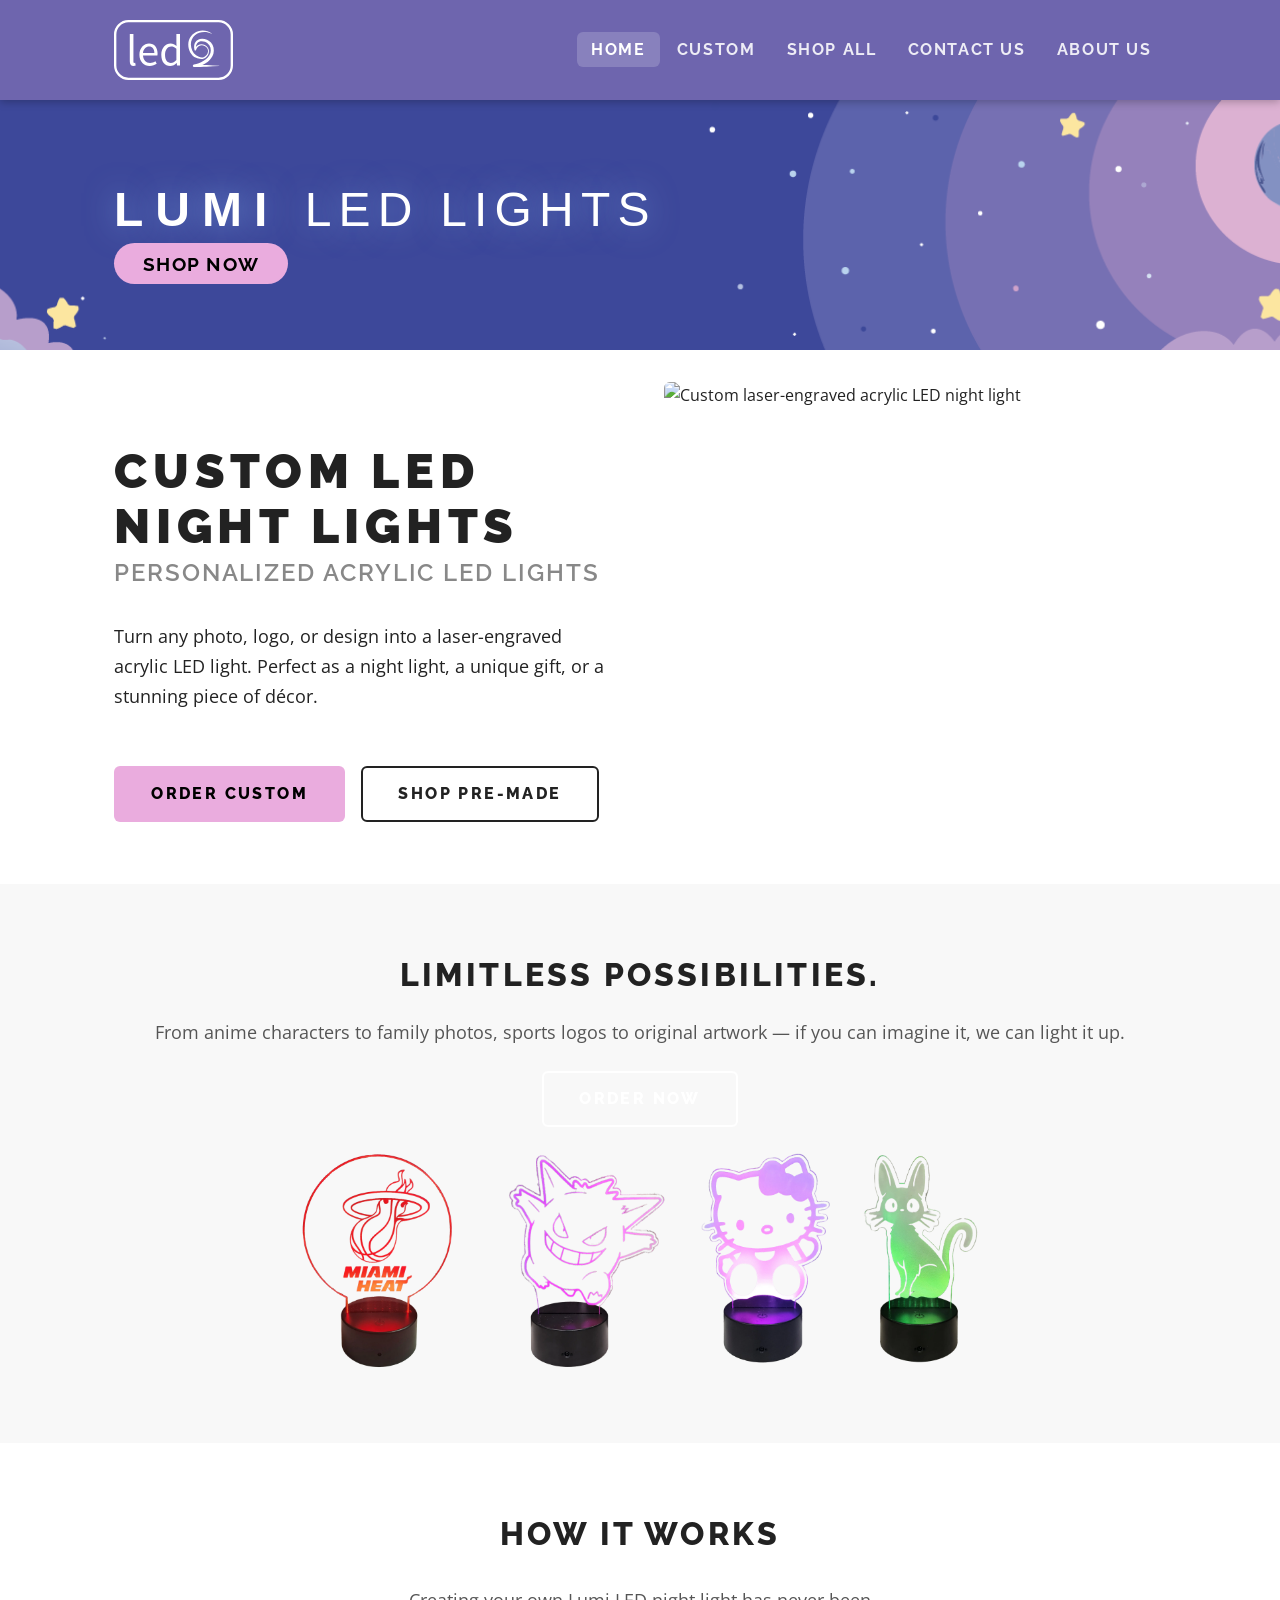
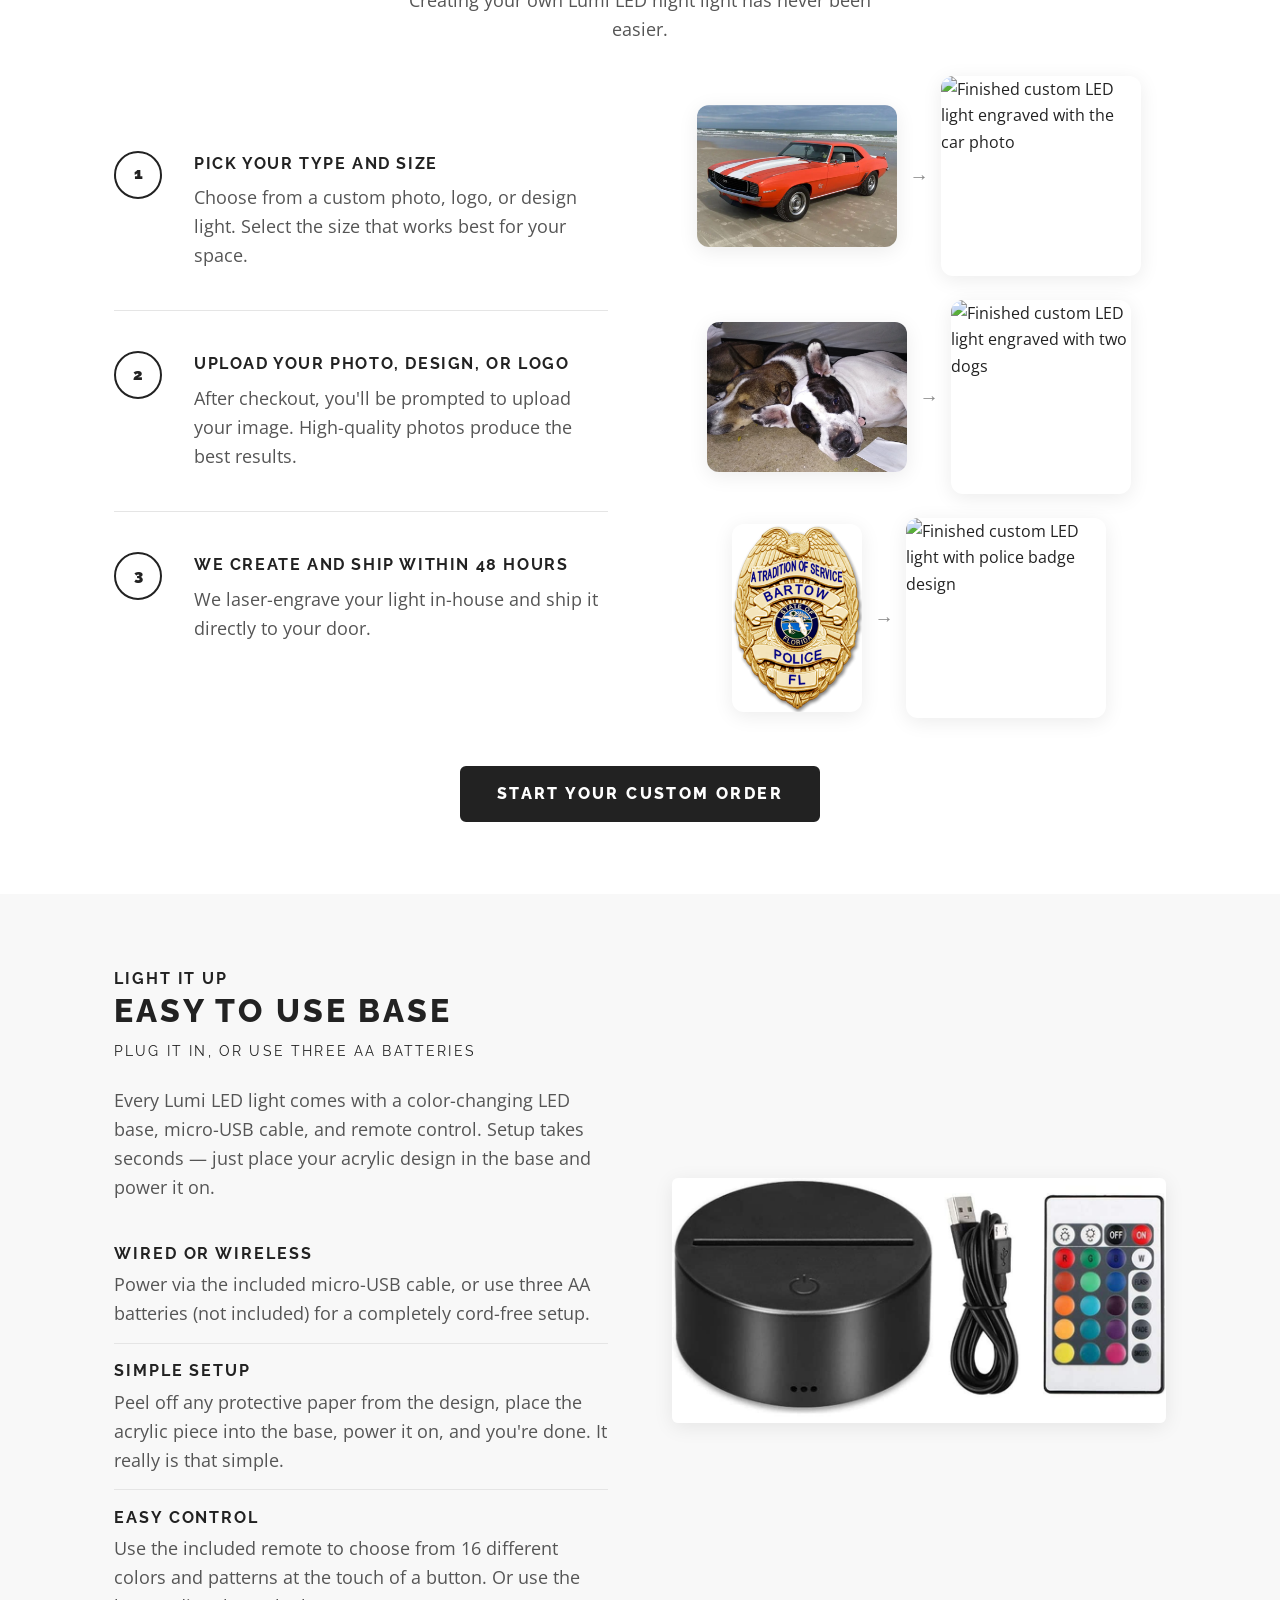
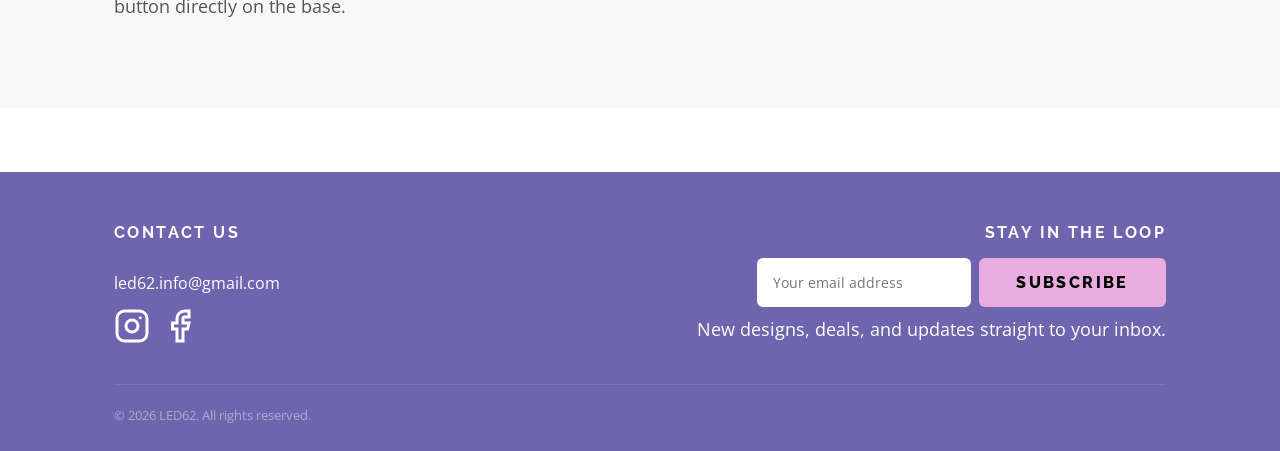
==== index.html @ 5d0b6734 "initial commit" ====
<!DOCTYPE html>
<html lang="en">
<head>
  <meta charset="UTF-8" />
  <meta name="viewport" content="width=device-width, initial-scale=1.0" />
  <title>HOME | LED62 | Custom LED Lights</title>
  <meta name="description" content="LED62 creates custom acrylic Lumi LED lights laser-engraved from your photos, logos, and designs. Perfect nightlights and gifts — based in Plant City, FL." />
  <meta name="keywords" content="custom LED lights, Lumi LED night light, laser engraved acrylic light, custom photo lamp, LED62, Plant City Florida" />
  <meta name="robots" content="index, follow" />
  <link rel="canonical" href="https://www.led62.com/" />

  <!-- Open Graph -->
  <meta property="og:type"        content="website" />
  <meta property="og:url"         content="https://www.led62.com/" />
  <meta property="og:title"       content="HOME | LED62 | Custom LED Lights" />
  <meta property="og:description" content="Custom laser-engraved acrylic Lumi LED lights made from your photos, logos, or designs. 16-color remote. Plant City, FL." />
  <meta property="og:site_name"   content="LED62" />

  <!-- Twitter Card -->
  <meta name="twitter:card"        content="summary_large_image" />
  <meta name="twitter:title"       content="LED62 | Custom Acrylic LED Lights" />
  <meta name="twitter:description" content="Turn any photo, logo, or design into a glowing acrylic LED night light." />

  <!-- Schema.org LocalBusiness -->
  <script type="application/ld+json">
  {
    "@context": "https://schema.org",
    "@type": "LocalBusiness",
    "name": "LED62",
    "alternateName": "LED62 Lumi LED Lights",
    "description": "Custom laser-engraved acrylic LED lights made from your photos, logos, and designs.",
    "url": "https://www.led62.com",
    "telephone": "+18134361117",
    "email": "Led62.info@gmail.com",
    "address": {
      "@type": "PostalAddress",
      "addressLocality": "Plant City",
      "addressRegion": "FL",
      "addressCountry": "US"
    },
    "sameAs": [
      "https://www.instagram.com/led62fl/",
      "https://www.facebook.com/LED62FL/"
    ]
  }
  </script>

  <!-- Schema.org Product -->
  <script type="application/ld+json">
  {
    "@context": "https://schema.org",
    "@type": "Product",
    "name": "Custom Lumi LED Night Light",
    "description": "Custom laser-engraved acrylic LED light made from your photo, logo, or design. Includes color-changing LED base, remote, and USB cable.",
    "brand": { "@type": "Brand", "name": "LED62" },
    "offers": {
      "@type": "Offer",
      "priceCurrency": "USD",
      "price": "35.00",
      "availability": "https://schema.org/InStock"
    }
  }
  </script>

  <link rel="stylesheet" href="style.css" />
</head>
<body>

  <a class="skip-link" href="#main-content">Skip to main content</a>

  <!-- Navigation -->
  <nav class="site-nav" role="navigation" aria-label="Main navigation">
    <div class="nav-inner">
      <a href="index.html" class="nav-logo" aria-label="LED62 — Home"><img src="assets/logos/logo-white.svg" alt="LED62" height="42"></a>

      <button class="nav-toggle"
              aria-expanded="false"
              aria-controls="nav-links"
              aria-label="Open navigation menu">
        <span></span><span></span><span></span>
      </button>

      <ul class="nav-links" id="nav-links" role="list">
        <li><a href="index.html">Home</a></li>
        <li><a href="custom.html">Custom</a></li>
        <li><a href="https://led62.square.site">Shop All</a></li>
        <li><a href="contact.html">Contact Us</a></li>
        <li><a href="about.html">About Us</a></li>
      </ul>
    </div>
  </nav>

  <main id="main-content">

    <!-- Lumi Banner -->
    <div class="lumi-banner" role="banner" aria-label="Lumi LED Lights">
      <div class="lumi-banner-inner">
        <p class="lumi-title">LUMI <span>LED LIGHTS</span></p>
        <a href="https://led62.square.site" class="lumi-btn">Shop Now</a>
        </div>
    </div>

    <!-- Hero -->
    <section class="hero" aria-labelledby="hero-heading">
    <div class="container">
        <div class="hero-split">
        <div class="hero-text">
            <h1 id="hero-heading">Custom LED Night Lights<br><span class="hero-h1-sub">Personalized Acrylic LED Lights</span></h1>
            <p class="hero-subtitle">Turn any photo, logo, or design into a laser-engraved acrylic LED light. Perfect as a night light, a unique gift, or a stunning piece of décor.</p>
            <div class="hero-ctas">
            <a href="custom.html" class="btn btn-pink">Order Custom</a>
            <a href="https://led62.square.site" class="btn btn-outline">Shop Pre-Made</a>
            </div>
        </div>
        <div class="hero-image">
            <img src="assets/photos/dallas-acrylic.png" alt="Custom laser-engraved acrylic LED night light" width="600" height="600" />
        </div>
        </div>
    </div>
    </section>

    <!-- Limitless Possibilities -->
    <section class="section base-section" aria-labelledby="possibilities-heading">
      <div class="container">
        <div class="possibilities-centered">
          <h2 id="possibilities-heading">LIMITLESS POSSIBILITIES.</h2>
          <p>From anime characters to family photos, sports logos to original artwork — if you can imagine it, we can light it up.</p>
          <a href="https://led62.square.site" target="_blank" class="btn btn-outline-white">ORDER NOW</a>
          <div class="possibilities-row">
            <img src="assets/photos/miami-heat.webp" alt="Miami Heat custom LED light" />
            <img src="assets/photos/gengar.webp" alt="Gengar custom LED light" />
            <img src="assets/photos/hello-kitty.webp" alt="Hello Kitty custom LED light" />
            <img src="assets/photos/cat.webp" alt="Cat custom LED light" />
          </div>
        </div>
      </div>
    </section>

    <!-- How It Works -->
    <section class="section" aria-labelledby="how-heading">
      <div class="container">
        <h2 id="how-heading" class="text-center mb-4">HOW IT WORKS</h2>
        <p class="text-center mb-4" style="max-width:520px; margin-left:auto; margin-right:auto;">
          Creating your own Lumi LED night light has never been easier.
        </p>

        <!-- Step 1 — Car example -->
        <div style="display:grid; grid-template-columns:1fr 1fr; gap:4rem; align-items:center; margin-bottom:3rem;">
          <ol class="steps" aria-label="How to order a custom LED light">
            <li class="step-item">
              <div class="step-number" aria-hidden="true">1</div>
              <div class="step-content">
                <h3>Pick your type and size</h3>
                <p>Choose from a custom photo, logo, or design light. Select the size that works best for your space.</p>
              </div>
            </li>
            <li class="step-item">
              <div class="step-number" aria-hidden="true">2</div>
              <div class="step-content">
                <h3>Upload your photo, design, or logo</h3>
                <p>After checkout, you'll be prompted to upload your image. High-quality photos produce the best results.</p>
              </div>
            </li>
            <li class="step-item">
              <div class="step-number" aria-hidden="true">3</div>
              <div class="step-content">
                <h3>We create and ship within 48 hours</h3>
                <p>We laser-engrave your light in-house and ship it directly to your door.</p>
              </div>
            </li>
          </ol>

          <div>
            <div class="ba-pair" style="margin-bottom:1.5rem;">
              <img
                src="assets/photos/car-og.webp"
                alt="Original photo of a car used to create a custom LED light"
                width="200" height="178" loading="lazy"
                style="width:200px; height:auto;"
              />
              <span class="ba-arrow" aria-hidden="true">→</span>
              <img
                src="assets/photos/car-lumi.png"
                alt="Finished custom LED light engraved with the car photo"
                width="200" height="200" loading="lazy"
                style="width:200px; height:auto;"
              />
            </div>

            <div class="ba-pair" style="margin-bottom:1.5rem;">
              <img
                src="assets/photos/dogs-og.jpg"
                alt="Original photo of two dogs used to create a custom LED light"
                width="200" height="150" loading="lazy"
                style="width:200px; height:auto;"
              />
              <span class="ba-arrow" aria-hidden="true">→</span>
              <img
                src="assets/photos/dogs-lumi.png"
                alt="Finished custom LED light engraved with two dogs"
                width="180" height="194" loading="lazy"
                style="width:180px; height:auto;"
              />
            </div>

            <div class="ba-pair">
              <img
                src="assets/photos/bartow-og.png"
                alt="Original police badge logo used to create a custom LED light"
                width="130" height="187" loading="lazy"
                style="width:130px; height:auto;"
              />
              <span class="ba-arrow" aria-hidden="true">→</span>
              <img
                src="assets/photos/bartow-lumi.png"
                alt="Finished custom LED light with police badge design"
                width="200" height="200" loading="lazy"
                style="width:200px; height:auto;"
              />
            </div>
          </div>
        </div>

        <div class="text-center mt-4">
          <a href="custom.html" class="btn btn-dark">START YOUR CUSTOM ORDER</a>
        </div>
      </div>
    </section>

    <!-- Base Features -->
    <section class="section base-section" aria-labelledby="base-heading">
      <div class="container">
        <div class="base-grid">
          <div class="base-text">
            <h4>LIGHT IT UP</h4>
            <h2 id="base-heading">Easy to Use Base</h2>
            <span class="tagline">Plug it in, or use three AA batteries</span>
            <p>
              Every Lumi LED light comes with a color-changing LED base, micro-USB cable, and remote control. 
              Setup takes seconds — just place your acrylic design in the base and power it on.
            </p>

            <div class="base-specs" role="list">
              <div class="base-spec" role="listitem">
                <div>
                  <h4>WIRED OR WIRELESS</h4>
                  <p>Power via the included micro-USB cable, or use three AA batteries (not included) for a completely cord-free setup.</p>
                </div>
              </div>
              <div class="base-spec" role="listitem">
                <div>
                  <h4>SIMPLE SETUP</h4>
                  <p>Peel off any protective paper from the design, place the acrylic piece into the base, power it on, and you're done. It really is that simple.</p>
                </div>
              </div>
              <div class="base-spec" role="listitem">
                <div>
                  <h4>EASY CONTROL</h4>
                  <p>Use the included remote to choose from 16 different colors and patterns at the touch of a button. Or use the button directly on the base.</p>
                </div>
              </div>
            </div>
          </div>

          <div class="base-images">
            <img
              src="assets/photos/Base.jpeg"
              alt="The LED light base unit, cable, and remote"
              width="500"
              loading="lazy"
            />
          </div>
        </div>
      </div>
    </section>

  </main>

  <!-- Footer -->
    <footer class="site-footer" role="contentinfo">
      <div class="container">
        <div class="footer-inner">

      <!-- Left: Contact -->
      <div class="footer-contact">
        <h4>Contact Us</h4>
        <a href="mailto:led62.info@gmail.com">led62.info@gmail.com</a>
        <div class="footer-social" aria-label="Social media links">
          <a href="https://www.instagram.com/led62fl/" aria-label="LED62 on Instagram" rel="noopener noreferrer" target="_blank">
            <svg width="100" height="100" viewBox="0 0 24 24" fill="none" stroke="currentColor" stroke-width="2" aria-hidden="true"><rect x="2" y="2" width="20" height="20" rx="5" ry="5"/><circle cx="12" cy="12" r="4"/><circle cx="17.5" cy="6.5" r="1" fill="currentColor" stroke="none"/></svg>
          </a>
          <a href="https://www.facebook.com/LED62FL/" aria-label="LED62 on Facebook" rel="noopener noreferrer" target="_blank">
            <svg width="100" height="100" viewBox="0 0 24 24" fill="none" stroke="currentColor" stroke-width="2" aria-hidden="true"><path d="M18 2h-3a5 5 0 0 0-5 5v3H7v4h3v8h4v-8h3l1-4h-4V7a1 1 0 0 1 1-1h3z"/></svg>
          </a>
        </div>
      </div>

      <!-- Right: Email signup -->
      <div class="footer-signup">
        <h4>Stay in the Loop</h4>
        <form name="email-signup" method="POST" data-netlify="true" netlify-honeypot="bot-field" class="footer-form">
          <input type="hidden" name="form-name" value="email-signup" />
          <input type="hidden" name="bot-field" />
          <input type="email" name="email" placeholder="Your email address" required aria-label="Email address" />
          <button type="submit" class="btn btn-pink">Subscribe</button>
        </form>
        <p>New designs, deals, and updates straight to your inbox.</p>
      </div>
    </div>

    <div class="footer-bottom">
      <p>&copy; <span id="year"></span> LED62. All rights reserved.</p>
    </div>
  </div>
</footer>

  <script src="main.js"></script>
  <script>document.getElementById('year').textContent = new Date().getFullYear();</script>
</body>
</html>
---- style.css ----
/* ===========================================
   LED62 — Lumi LED Lights
   Clean, light aesthetic | WCAG 2.1 AA ADA
   =========================================== */

   
@import url('https://fonts.googleapis.com/css2?family=Raleway:wght@300;400;500;600;700;800;900&family=Open+Sans:wght@300;400;500;600&display=swap');
@font-face {
  font-family: 'Varino';
  src: url('assets/fonts/Varino.woff2') format('woff2'),
       url('assets/fonts/Varino.woff') format('woff');
}
/* ---- Variables ---- */
:root {
  --white:        #ffffff;
  --off-white:    #f8f8f8;
  --light-gray:   #f2f2f2;
  --mid-gray:     #e0e0e0;
  --text-dark:    #222222;
  --text-mid:     #555555;
  --text-light:   #888888;
  --accent:       #2c5aa0;
  --accent-dark:  #1e3f72;
  --border:       #e5e5e5;
  --shadow:       rgba(0,0,0,0.08);
  --shadow-md:    rgba(0,0,0,0.14);

  --font-display: 'Raleway', sans-serif;
  --font-body:    'Open Sans', sans-serif;

  --radius:       6px;
  --radius-lg:    12px;
  --max-width:    1100px;
  --transition:   0.2s ease;
}

/* ---- Reset ---- */
*, *::before, *::after { box-sizing: border-box; margin: 0; padding: 0; }
html { scroll-behavior: smooth; font-size: 16px; }
body {
  font-family: var(--font-body);
  font-weight: 400;
  color: var(--text-dark);
  background: var(--white);
  line-height: 1.65;
  overflow-x: hidden;
}
img { max-width: 100%; height: auto; display: block; }
a  { color: inherit; text-decoration: none; }
ul, ol { list-style: none; }

/* ---- ADA: Skip Link ---- */
.skip-link {
  position: absolute;
  top: -100%;
  left: 1rem;
  background: var(--accent);
  color: var(--white);
  padding: 0.65rem 1.25rem;
  border-radius: var(--radius);
  font-weight: 700;
  font-size: 0.85rem;
  z-index: 9999;
  transition: top 0.2s;
}
.skip-link:focus { top: 0.75rem; }

/* ---- Focus (ADA) ---- */
a:focus-visible,
button:focus-visible,
input:focus-visible,
textarea:focus-visible,
select:focus-visible {
  outline: 3px solid var(--accent);
  outline-offset: 2px;
  border-radius: 3px;
}

/* ---- Navigation ---- */
.site-nav {
  position: sticky;
  top: 0;
  z-index: 200;
  background: #6E65AE;
  border-bottom: none;
  box-shadow: 0 2px 8px rgba(0,0,0,0.25);
}

.nav-inner {
  max-width: var(--max-width);
  margin: 0 auto;
  padding: 0 1.5rem;
  display: flex;
  align-items: center;
  justify-content: space-between;
  height: 100px;
}

.nav-logo {
  font-family: var(--font-display);
  font-size: 1.6rem;
  font-weight: 900;
  letter-spacing: 0.06em;
  color: #fff;
  display: flex;
  align-items: center;
}

.nav-logo img {
  height: 60px;
  width: auto;
  display: block;
}

.nav-logo span { color: #fff; }

.nav-links {
  display: flex;
  align-items: center;
  gap: 0.15rem;
}

.nav-links a {
  padding: 0.5rem 0.9rem;
  font-family: var(--font-display);
  font-size: 1rem;
  font-weight: 700;
  letter-spacing: 0.1em;
  text-transform: uppercase;
  color: rgba(255,255,255,0.88);
  border-radius: var(--radius);
  transition: color var(--transition), background var(--transition);
}

.nav-links a:hover,
.nav-links a[aria-current="page"] {
  color: #fff;
  background: rgba(255,255,255,0.18);
}

.nav-cart {
  font-family: var(--font-display);
  font-size: 0.85rem;
  font-weight: 800;
  letter-spacing: 0.1em;
  text-transform: uppercase;
  color: #746eb2;
  background: #fff;
  padding: 0.5rem 1.1rem;
  border-radius: var(--radius);
  border: none;
  cursor: pointer;
  transition: background var(--transition), color var(--transition);
  text-decoration: none;
  display: inline-block;
  margin-left: 0.5rem;
}
.nav-cart:hover { background: rgba(255,255,255,0.85); color: #746eb2; }

/* Mobile toggle */
.nav-toggle {
  display: none;
  background: none;
  border: none;
  cursor: pointer;
  padding: 0.4rem;
  flex-direction: column;
  gap: 5px;
}
.nav-toggle span {
  display: block;
  width: 22px;
  height: 2px;
  background: var(--text-dark);
  border-radius: 2px;
  transition: transform 0.2s, opacity 0.2s;
}
.nav-toggle[aria-expanded="true"] span:nth-child(1) { transform: translateY(7px) rotate(45deg); }
.nav-toggle[aria-expanded="true"] span:nth-child(2) { opacity: 0; }
.nav-toggle[aria-expanded="true"] span:nth-child(3) { transform: translateY(-7px) rotate(-45deg); }

/* ---- Lumi Banner (decorative header strip) ---- */
.lumi-banner {
  width: 100%;
  background-image: url('assets/logos/lumi-web-banner.png');
  background-size: cover;
  background-position: top;
  background-repeat: no-repeat;
  padding: 1.5rem 0;
  text-align: left;
  position: relative;
  overflow: hidden;
  min-height: 250px;
  display: flex;
  align-items: center;
}

.lumi-banner::before {
  content: none;
}

.lumi-banner-inner {
  max-width: var(--max-width);
  margin: 0 auto;
  padding: 0 1.5rem;
  justify-content: space-between;
  width: 100%;
  flex-direction: column;
  align-items: left;
  gap: 1rem;
}

.lumi-title {
  font-family: 'Varino', sans-serif;
  font-size: clamp(1.6rem, 5vw, 3rem);
  font-weight: 800;
  letter-spacing: 0.25em;
  text-transform: uppercase;
  color: var(--white);
  text-shadow: 0 0 30px rgba(150,200,255,0.5);
  flex: 1;
  text-align: left;
}

.lumi-title span {
  font-weight: 300;
  letter-spacing: 0.15em;
}

/* ---- Container ---- */
.container {
  max-width: var(--max-width);
  margin: 0 auto;
  padding: 0 1.5rem;
}

/* ---- Sections ---- */
.section       { padding: 4.5rem 0; }
.section-sm    { padding: 2.5rem 0; }
.section-lg    { padding: 6rem 0; }

.section-alt   { background: var(--off-white); }
.section-dark  {
  background: #0d1b3e;
  color: var(--white);
}

/* ---- Typography ---- */
h1 {
  font-family: var(--font-display);
  font-size: clamp(2.2rem, 6vw, 4rem);
  font-weight: 900;
  letter-spacing: 0.12em;
  text-transform: uppercase;
  line-height: 1.1;
}
h2 {
  font-family: var(--font-display);
  font-size: clamp(1.3rem, 3vw, 2rem);
  font-weight: 800;
  letter-spacing: 0.1em;
  text-transform: uppercase;
  line-height: 1.2;
}
h3 {
  font-family: var(--font-display);
  font-size: 1rem;
  font-weight: 700;
  letter-spacing: 0.1em;
  text-transform: uppercase;
}
h4 {
  font-family: var(--font-display);
  font-size: 1rem;
  font-weight: 700;
  letter-spacing: 0.12em;
  text-transform: uppercase;
}

p {
  color: var(--text-mid);
  font-size: 1.1rem;
}

/* ---- Divider ---- */
.divider {
  border: none;
  border-top: 1px solid var(--border);
  margin: 0;
}

/* ---- Buttons ---- */
.lumi-btn {
  background: #eaacde;
  color: #000000;
  padding: 0.6rem 1.8rem;
  border-radius: 999px;
  font-family: var(--font-display);
  font-weight: 700;
  font-size: 1.2rem;
  letter-spacing: 0.08em;
  text-transform: uppercase;
  text-decoration: none;
  transition: opacity 0.2s;
  white-space: nowrap;
}

.lumi-btn:hover {
  background: #d198c5;
}

.btn {
  display: inline-block;
  font-family: var(--font-display);
  font-size: 1rem;
  font-weight: 800;
  letter-spacing: 0.15em;
  text-transform: uppercase;
  padding: 0.8rem 2.2rem;
  border-radius: var(--radius);
  border: 2px solid transparent;
  cursor: pointer;
  transition: background var(--transition), color var(--transition), border-color var(--transition), box-shadow var(--transition);
  text-decoration: none;
}

.btn:focus-visible {
  outline: 3px solid var(--accent);
  outline-offset: 3px;
}

.btn-dark {
  background: var(--text-dark);
  color: var(--white);
  border-color: var(--text-dark);
}
.btn-dark:hover {
  background: #444;
  border-color: #444;
}

.btn-pink {
  background: #eaacde;
  color: #000000;
}

.btn-pink:hover {
  background: #d198c5;
}

.btn-outline {
  background: transparent;
  color: var(--text-dark);
  border-color: var(--text-dark);
}
.btn-outline:hover {
  background: #d1d1d1;
  border-color: #d1d1d1;
}

.btn-outline-white {
  background: transparent;
  color: var(--white);
  border-color: var(--white);
}
.btn-outline-white:hover {
  background: var(--white);
  color: var(--text-dark);
}

.btn-accent {
  background: var(--accent);
  color: var(--white);
  border-color: var(--accent);
}
.btn-accent:hover {
  background: var(--accent-dark);
  border-color: var(--accent-dark);
}

/* ---- Hero Section ---- */
.hero {
  background: var(--white);
  position: relative;
  padding-top: 2rem;
}

.hero h1 {
  margin-bottom: 1rem;
  color: var(--text-dark);
  line-height: 1.15;
  font-size: 3rem;
}

.hero-h1-sub {
  display: block;
  font-size: 0.5em;
  font-weight: 600;
  letter-spacing: 0.08em;
  color: var(--text-light);
  text-transform: uppercase;
  margin-top: 0.3rem;
}

.hero-subtitle {
  font-family: var(--font-body);
  font-size: 1.1rem;
  font-weight: 400;
  color: var(--text-dark);
  margin-bottom: 2.2rem;
  line-height: 1.7;
}

.hero-ctas {
  display: flex;
  gap: 1rem;
  justify-content: left;
  flex-wrap: wrap;
}

.hero-split {
  display: grid;
  grid-template-columns: 1fr 1fr;
  gap: 3rem;
  align-items: center;
  text-align: left;
}

.hero-text {
  display: flex;
  flex-direction: column;
  gap: 1.2rem;
}

.hero-image img {
  width: 100%;
  height: auto;
  display: block;
  border-radius: var(--radius);
}

/* Stack on mobile */
@media (max-width: 768px) {
  .hero-split {
    grid-template-columns: 1fr;
    text-align: center;
  }
  .hero-ctas {
    justify-content: center;
  }
}

.text-right-set {
  display: flex;
  flex-direction: column;
  align-items: flex-end;
  text-align: right;
}

/* ---- Product Feature Row (photo + LED side by side) ---- */
.feature-row {
  display: grid;
  grid-template-columns: 1fr 1fr;
  gap: 3rem;
  align-items: center;
}

.feature-row.reverse { direction: rtl; }
.feature-row.reverse > * { direction: ltr; }

.feature-text h2 { margin-bottom: 1rem; color: var(--text-dark); }
.feature-text p  { margin-bottom: 1.5rem; font-size: 0.95rem; }

.feature-image-pair {
  display: flex;
  gap: 1rem;
  align-items: center;
  justify-content: center;
}

.feature-image-pair img {
  border-radius: var(--radius-lg);
  box-shadow: 0 8px 32px var(--shadow-md);
  object-fit: cover;
}

.img-arrow {
  font-size: 1.5rem;
  color: var(--text-light);
  flex-shrink: 0;
}

/* ---- Before/After Grid ---- */
.ba-pair {
  display: flex;
  align-items: center;
  gap: 0.75rem;
  justify-content: center;
}

.ba-pair img {
  border-radius: var(--radius-lg);
  box-shadow: 0 4px 20px var(--shadow);
  object-fit: cover;
}

.ba-arrow {
  font-size: 1.2rem;
  color: var(--text-light);
  flex-shrink: 0;
}

/* ---- LED Lights Thumbnail Grid ---- */
.lights-row {
  display: flex;
  gap: 0.5rem;
  align-items: flex-end;
  justify-content: center;
  margin: 0;
}

/*----Endless Possibilities---- */
.possibilities-centered {
  text-align: center;
  display: flex;
  flex-direction: column;
  align-items: center;
  gap: 1.5rem;
}

.possibilities-row {
  display: flex;
  gap: 1.5rem;
  justify-content: center;
  align-items: flex-end;
  flex-wrap: wrap;
}

.possibilities-row img {
  height: 220px;
  width: auto;
}

/* ---- How It Works Steps ---- */
.steps {
  counter-reset: step-counter;
}

.step-item {
  display: flex;
  gap: 2rem;
  align-items: flex-start;
  margin-bottom: 2.5rem;
  padding-bottom: 2.5rem;
  border-bottom: 1px solid var(--border);
}

.step-item:last-child {
  border-bottom: none;
  margin-bottom: 0;
  padding-bottom: 0;
}

.step-number {
  counter-increment: step-counter;
  width: 48px;
  height: 48px;
  border-radius: 50%;
  border: 2px solid var(--text-dark);
  display: flex;
  align-items: center;
  justify-content: center;
  font-family: var(--font-display);
  font-weight: 900;
  font-size: 1rem;
  flex-shrink: 0;
  color: var(--text-dark);
}

.step-content h3 { margin-bottom: 0.4rem; }
.step-content p  { font-size: 1.1rem; }

/* ---- Feature Icons Section ---- */
.icon-features {
  display: grid;
  grid-template-columns: repeat(3, 1fr);
  gap: 2rem;
  text-align: center;
}

.icon-feature {
  padding: 2rem 1rem;
}

.icon-feature h3 {
  margin-bottom: 0.75rem;
  color: var(--text-dark);
}

.icon-feature p { font-size: 0.9rem; }

/* ---- Base Section ---- */
.base-section {
  background: var(--off-white);
}

.base-grid {
  display: grid;
  grid-template-columns: 1fr 1fr;
  gap: 4rem;
  align-items: center;
}

.base-text h2 { margin-bottom: 0.5rem; color: var(--text-dark); }
.base-text .tagline {
  font-family: var(--font-display);
  font-size: 0.9rem;
  letter-spacing: 0.15em;
  text-transform: uppercase;
  color: var(--text-dark);
  margin-bottom: 1.5rem;
  display: block;
}

.base-specs {
  margin-top: 1.5rem;
}

.base-spec {
  padding: 0.9rem 0;
  border-bottom: 1px solid var(--border);
  display: flex;
  gap: 0.75rem;
  align-items: flex-start;
}

.base-spec:last-child { border-bottom: none; }

.base-spec h4 { color: var(--text-dark); margin-bottom: 0.2rem; }

.base-images img {
  border-radius: var(--radius);
  box-shadow: 0 4px 20px var(--shadow);
  object-fit: cover;
  width: 100%;
}

/* ---- New Products Grid ---- */
.new-products-header {
  display: flex;
  justify-content: space-between;
  align-items: baseline;
  margin-bottom: 2rem;
}

.new-label {
  display: inline-block;
  background: var(--text-dark);
  color: var(--white);
  font-family: var(--font-display);
  font-size: 0.62rem;
  font-weight: 800;
  letter-spacing: 0.15em;
  text-transform: uppercase;
  padding: 0.25rem 0.6rem;
  border-radius: 3px;
  vertical-align: middle;
  margin-left: 0.5rem;
}

/* ---- Product Card ---- */
.product-grid {
  display: grid;
  grid-template-columns: repeat(auto-fill, minmax(200px, 1fr));
  gap: 1.5rem;
}

.product-card {
  background: var(--white);
  border: 1px solid var(--border);
  border-radius: var(--radius-lg);
  overflow: hidden;
  transition: box-shadow var(--transition), transform var(--transition);
}

.product-card:hover {
  box-shadow: 0 12px 40px var(--shadow-md);
  transform: translateY(-3px);
}

.product-card-img {
  aspect-ratio: 1;
  overflow: hidden;
  background: var(--light-gray);
  display: flex;
  align-items: center;
  justify-content: center;
  position: relative;
}

.product-card-img img {
  width: 100%;
  height: 100%;
  object-fit: cover;
  transition: transform 0.3s ease;
}
.product-card:hover .product-card-img img { transform: scale(1.04); }

.product-card-body {
  padding: 1rem;
}

.product-card-title {
  font-family: var(--font-display);
  font-size: 0.82rem;
  font-weight: 700;
  letter-spacing: 0.06em;
  color: var(--text-dark);
  margin-bottom: 0.3rem;
}

.product-card-price {
  font-family: var(--font-display);
  font-size: 0.9rem;
  font-weight: 600;
  color: var(--text-mid);
  margin-bottom: 0.75rem;
}

.product-card .btn {
  width: 100%;
  text-align: center;
  padding: 0.55rem 1rem;
  font-size: 0.72rem;
}

/* ---- Custom Page ---- */
.custom-hero {
  text-align: center;
  padding: 4rem 1.5rem 2rem;
}

.guidelines-grid {
  display: grid;
  grid-template-columns: repeat(3, 1fr);
}

.guideline-block h3 {
  margin-bottom: 1.25rem;
  padding-bottom: 0.75rem;
  border-bottom: 2px solid var(--text-dark);
  color: var(--text-dark);
  font-size: 1.2rem;
  text-align: center;
}

.guideline-block h4 {
  color: var(--text-dark);
  margin-bottom: 0.35rem;
  font-size: 1.1rem;
}

.guideline-block p {
  margin-bottom: 1.25rem;
  color: var(--text-dark);
}

.guideline-images {
  display: flex;
  gap: 1rem;
  align-items: center;
  margin-top: 1rem;
}

.guideline-images img {
  border-radius: var(--radius);
  object-fit: cover;
}

.guideline-block {
  padding: 1.8rem;
  height: 100%;
}

.guidelines-grid article:nth-child(1) .guideline-block {
  background: #6E65AE;
  color: white;
}

.guidelines-grid article:nth-child(2) .guideline-block {
  background: #eaacde;
}

.guidelines-grid article:nth-child(3) .guideline-block {
  background: #6E65AE;
  color: white;
}

.guidelines-grid article:nth-child(1) .guideline-block h3,
.guidelines-grid article:nth-child(1) .guideline-block h4,
.guidelines-grid article:nth-child(1) .guideline-block p,
.guidelines-grid article:nth-child(3) .guideline-block h3,
.guidelines-grid article:nth-child(3) .guideline-block h4,
.guidelines-grid article:nth-child(3) .guideline-block p {
  color: white;
}

.guidelines-grid article:nth-child(1) .guideline-block h3,
.guidelines-grid article:nth-child(3) .guideline-block h3 {
  border-bottom-color: rgba(255,255,255,0.4);
}

/* ---- Shop Page ---- */
.shop-intro {
  text-align: center;
  max-width: 600px;
  margin: 0 auto 3rem;
}

.square-embed-wrapper {
  border: 1px solid var(--border);
  border-radius: var(--radius-lg);
  overflow: hidden;
  min-height: 600px;
  background: var(--off-white);
  display: flex;
  align-items: center;
  justify-content: center;
}

.square-placeholder {
  text-align: center;
  padding: 3rem;
}

.square-placeholder h3 { margin-bottom: 1rem; color: var(--text-dark); }
.square-placeholder p { font-size: 0.9rem; max-width: 420px; margin: 0 auto 1.5rem; }

/* ---- About Page ---- */
.about-intro {
  max-width: 700px;
}

.about-intro h1 { margin-bottom: 1.5rem; }
.about-intro p  { font-size: 1rem; margin-bottom: 1rem; color: var(--text-dark) }

/* ---- Contact / FAQ ---- */
.faq-list {
  max-width: 720px;
}

.faq-item {
  border-bottom: 1px solid var(--border);
}

.faq-question {
  width: 100%;
  background: none;
  border: none;
  text-align: left;
  padding: 1.1rem 0;
  font-family: var(--font-display);
  font-size: 1.2rem;
  font-weight: 700;
  letter-spacing: 0.06em;
  color: var(--text-dark);
  cursor: pointer;
  display: flex;
  justify-content: space-between;
  align-items: center;
  gap: 1rem;
}

.faq-question::after {
  content: '+';
  font-size: 1.4rem;
  font-weight: 300;
  color: var(--text-dark);
  flex-shrink: 0;
  transition: transform 0.2s;
}

.faq-item.open .faq-question::after { transform: rotate(45deg); }

.faq-answer {
  max-height: 0;
  overflow: hidden;
  transition: max-height 0.3s ease;
}

.faq-answer-inner {
  padding-bottom: 1.1rem;
  font-size: 0.9rem;
  color: var(--text-dark);
  line-height: 1.75;
}

.faq-item.open .faq-answer { max-height: 400px; }

/* ---- Contact Form ---- */
.contact-grid {
  display: grid;
  grid-template-columns: 1.2fr 1fr;
  gap: 4rem;
  align-items: start;
}

.form-group { margin-bottom: 1.25rem; }

label {
  display: block;
  font-family: var(--font-display);
  font-size: 0.75rem;
  font-weight: 700;
  letter-spacing: 0.1em;
  text-transform: uppercase;
  color: var(--text-dark);
  margin-bottom: 0.45rem;
}

.form-control {
  width: 100%;
  padding: 0.75rem 1rem;
  background: var(--white);
  border: 1px solid var(--mid-gray);
  border-radius: var(--radius);
  font-family: var(--font-body);
  font-size: 0.95rem;
  color: var(--text-dark);
  transition: border-color var(--transition), box-shadow var(--transition);
}
.form-control::placeholder { color: var(--text-light); }
.form-control:focus {
  outline: none;
  border-color: var(--accent);
  box-shadow: 0 0 0 3px rgba(74,144,217,0.15);
}

textarea.form-control { min-height: 130px; resize: vertical; }

.contact-info h3 { margin-bottom: 1.25rem; }

.contact-info-item {
  display: flex;
  gap: 0.75rem;
  align-items: flex-start;
  margin-bottom: 1rem;
  color: var(--text-mid);
}

.contact-info-item a {
  color: var(--accent);
  text-decoration: underline;
}

.social-links {
  display: flex;
  gap: 1rem;
  margin-top: 1.5rem;
}

.social-link {
  display: inline-flex;
  align-items: center;
  gap: 0.5rem;
  font-family: var(--font-display);
  font-size: 0.75rem;
  font-weight: 700;
  letter-spacing: 0.08em;
  text-transform: uppercase;
  color: var(--text-mid);
  border: 1px solid var(--border);
  padding: 0.5rem 1rem;
  border-radius: var(--radius);
  transition: border-color var(--transition), color var(--transition);
}

.social-link:hover { border-color: var(--text-dark); color: var(--text-dark); }

/* ---- Page header ---- */
.page-hero {
  padding: 3.5rem 0 2.5rem;
  text-align: center;
  border-bottom: 1px solid var(--border);
}

.page-hero h1 { margin-bottom: 0.5rem; }
.page-hero p  { font-size: 1rem; max-width: 560px; margin: 0 auto; }

/* ---- Footer ---- */
.site-footer {
  background: #6E65AE;
  color: #ffffff;
  padding: 3rem 0 1.5rem;
  margin-top: 4rem;
}

.footer-inner {
  display: grid;
  grid-template-columns: 1fr 2fr;
  gap: 2.5rem;
  margin-bottom: 2.5rem;
  align-items: start;
}

.footer-brand {
  display: flex;
  align-items: center;
}

.footer-signup h4,
.footer-contact h4 {
  font-family: var(--font-display);
  font-size: 1rem;
  font-weight: 700;
  letter-spacing: 0.15em;
  text-transform: uppercase;
  color: rgb(255, 255, 255);
  margin-bottom: 0.75rem;
}

.footer-signup p {
  color: #ffffff;
  margin-top: 0.5rem;
}

.footer-signup {
  display: flex;
  flex-direction: column;
  align-items: flex-end;
  text-align: right;
}

.footer-form {
  display: flex;
  gap: 0.5rem;
  flex-wrap: wrap;
}

.footer-form input[type="email"] {
  flex: 1;
  min-width: 160px;
  padding: 0.6rem 1rem;
  border-radius: var(--radius);
  border: none;
  font-family: var(--font-body);
  font-size: 0.9rem;
  color: var(--text-dark);
}

.footer-form input[type="email"]:focus {
  outline: 3px solid #eaacde;
}

.footer-contact {
  display: flex;
  flex-direction: column;
  gap: 0.75rem;
}

.footer-contact a {
  font-size: 1rem;
  color: rgb(255, 255, 255);
  transition: color var(--transition);
}
.footer-contact a:hover { color: rgba(255,255,255,0.7); }


.footer-social {
  display: flex;
  gap: 0.75rem;
}

.footer-social a {
  display: flex;
  align-items: center;
  justify-content: center;
  width: 36px;
  height: 36px;
  font-size: 1rem;
  color: rgb(255, 255, 255);
  transition: color var(--transition);
}
.footer-social a:hover { color: rgba(255,255,255,0.7); }

.footer-bottom {
  border-top: 1px solid rgba(255,255,255,0.1);
  padding-top: 1.25rem;
  display: flex;
  justify-content: space-between;
  align-items: center;
  flex-wrap: wrap;
  gap: 0.75rem;
}

.footer-bottom p { font-size: 0.8rem; color: rgba(255,255,255,0.45); }

/* ---- Utility ---- */
.text-center { text-align: center; }
.mt-1  { margin-top: 0.5rem; }
.mt-2  { margin-top: 1rem; }
.mt-3  { margin-top: 1.5rem; }
.mt-4  { margin-top: 2rem; }
.mb-2  { margin-bottom: 1rem; }
.mb-3  { margin-bottom: 1.5rem; }
.mb-4  { margin-bottom: 2rem; }

/* ---- Responsive ---- */
@media (max-width: 900px) {
  .feature-row, .base-grid, .contact-grid { grid-template-columns: 1fr; }
  .feature-row.reverse { direction: ltr; }
  .guidelines-grid { grid-template-columns: 1fr; }
  .icon-features { grid-template-columns: 1fr; }
  .footer-inner { grid-template-columns: 1fr 1fr; }
  .base-images { grid-template-columns: 1fr 1fr 1fr; }
}

@media (max-width: 768px) {
  .nav-links {
    display: none;
    position: absolute;
    top: 64px;
    left: 0; right: 0;
    background: var(--white);
    border-bottom: 1px solid var(--border);
    flex-direction: column;
    padding: 0.75rem 1rem;
    gap: 0.1rem;
    box-shadow: 0 4px 12px var(--shadow);
  }
  .nav-links.open { display: flex; }
  .nav-links a { padding: 0.65rem 1rem; }
  .nav-toggle { display: flex; }
  .nav-cart { display: none; }

  .lumi-title { font-size: 1.8rem; }
  .section { padding: 3rem 0; }
  .footer-inner { grid-template-columns: 1fr; }
  .product-grid { grid-template-columns: repeat(2, 1fr); }
}

@media (max-width: 480px) {
  .lights-row { flex-direction: column; }
  .base-images { grid-template-columns: 1fr; }
  .footer-bottom { flex-direction: column; text-align: center; }
}

@media (prefers-reduced-motion: reduce) {
  *, *::before, *::after {
    animation-duration: 0.01ms !important;
    transition-duration: 0.01ms !important;
  }
}
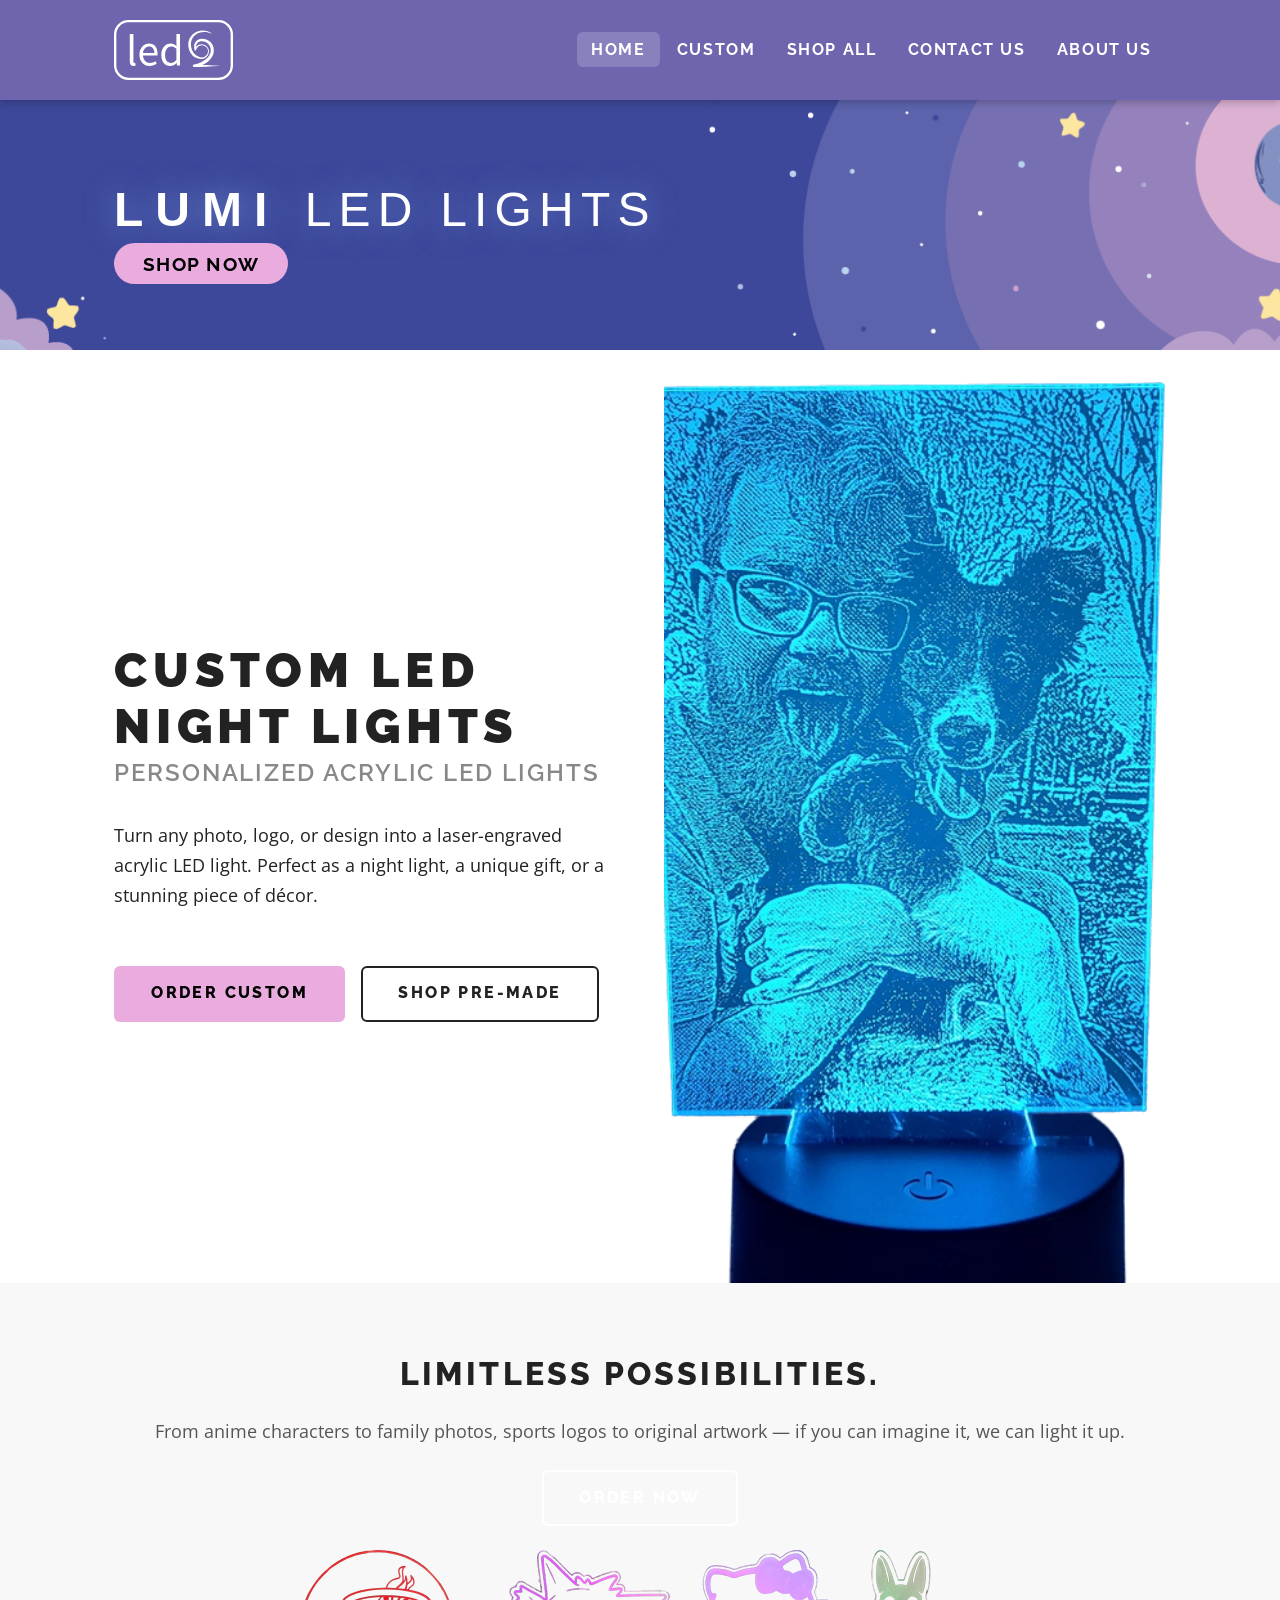
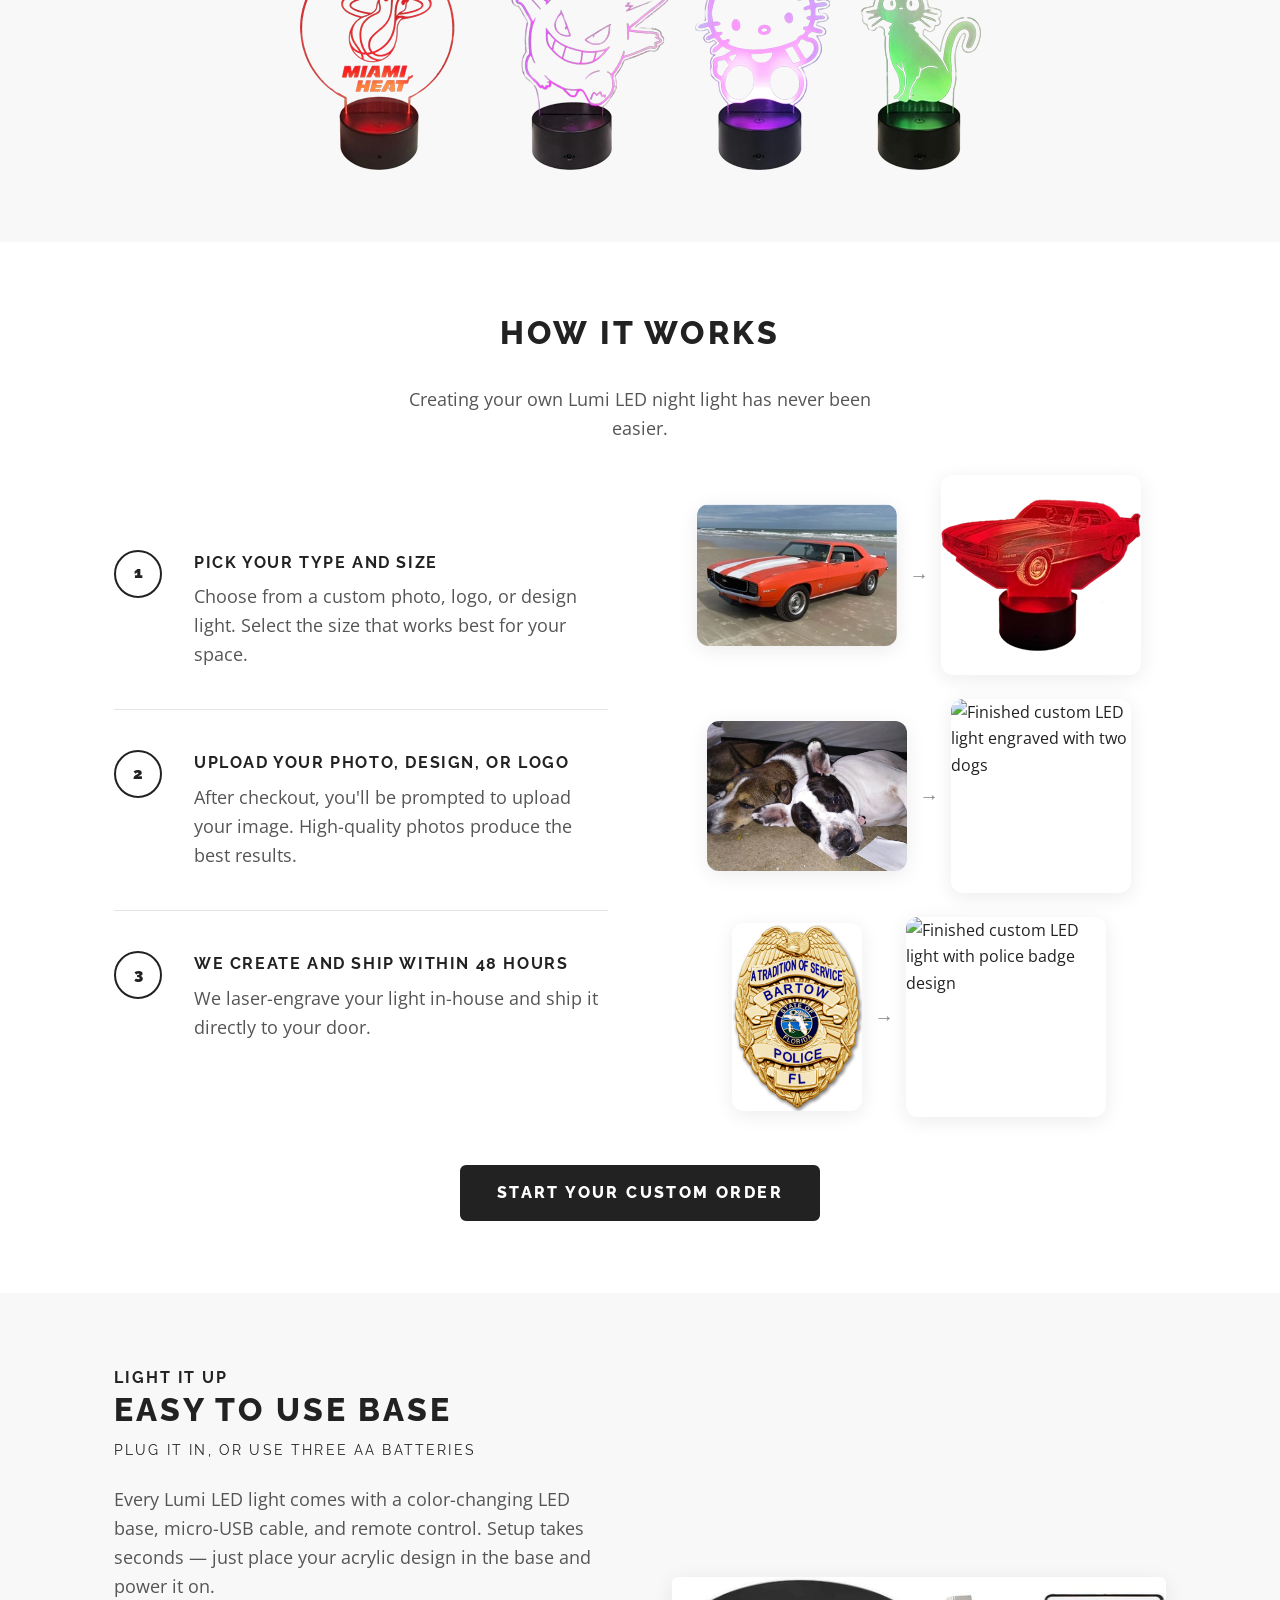
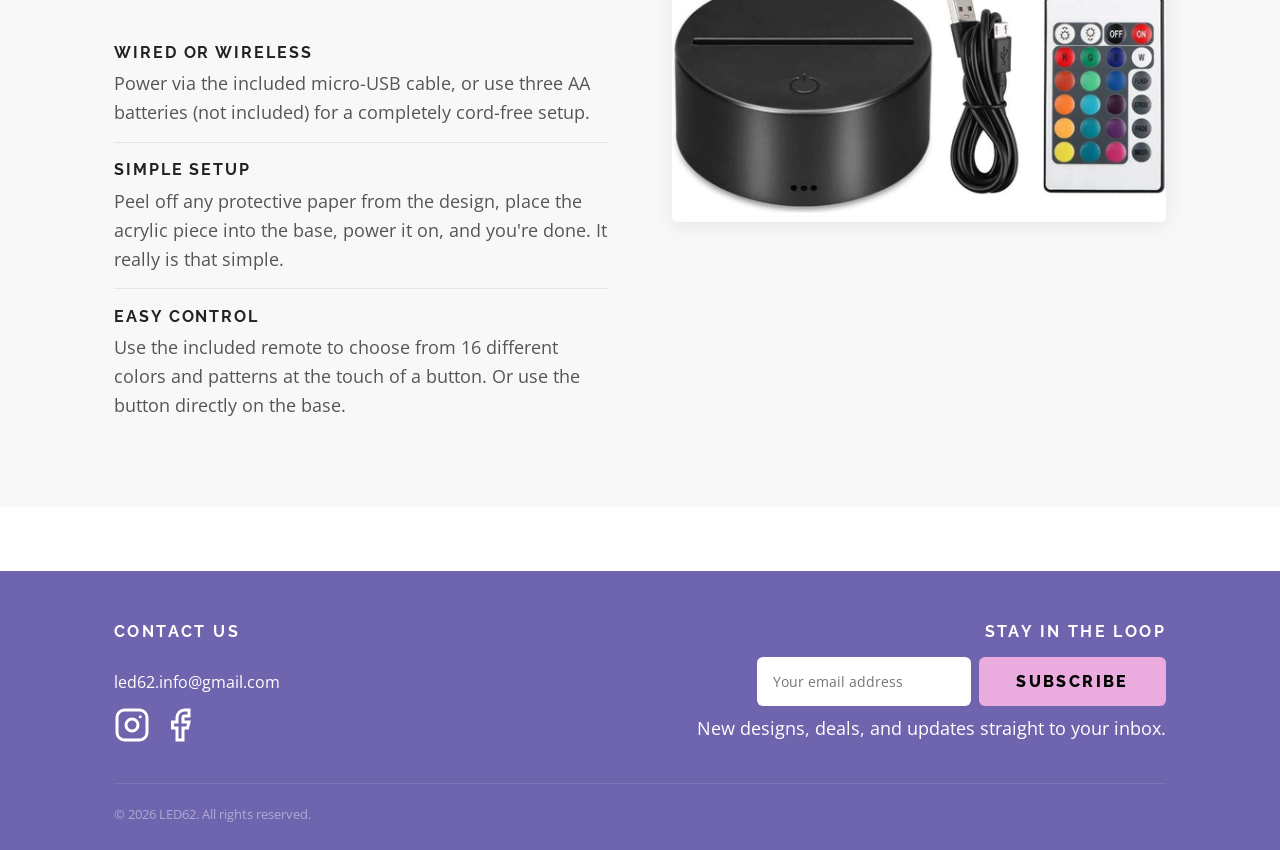
==== commit c9a19311: "speed updates" ====
--- a/index.html
+++ b/index.html
@@ -61,8 +61,12 @@
     }
   }
   </script>
-
+  <link rel="preload" as="image" href="assets/logos/lumi-web-banner.png">
   <link rel="stylesheet" href="style.css" />
+  <link rel="preconnect" href="https://fonts.googleapis.com">
+  <link rel="preconnect" href="https://fonts.gstatic.com" crossorigin>
+  <link href="https://fonts.googleapis.com/css2?family=Raleway:wght@300;400;500;600;700;800;900&family=Open+Sans:wght@300;400;500;600&display=swap" rel="stylesheet" media="print" onload="this.media='all'">
+  <noscript><link href="https://fonts.googleapis.com/css2?family=Raleway:wght@300;400;500;600;700;800;900&family=Open+Sans:wght@300;400;500;600&display=swap" rel="stylesheet"></noscript>
 </head>
 <body>
 
@@ -113,7 +117,12 @@
             </div>
         </div>
         <div class="hero-image">
-            <img src="assets/photos/dallas-acrylic.png" alt="Custom laser-engraved acrylic LED night light" width="600" height="600" />
+            <img
+              src="assets/photos/dallas-acrylic.webp"
+              alt="Custom LED night light"
+              fetchpriority="high"
+              loading="eager"
+            />
         </div>
         </div>
     </div>
@@ -180,7 +189,7 @@
               />
               <span class="ba-arrow" aria-hidden="true">→</span>
               <img
-                src="assets/photos/car-lumi.png"
+                src="assets/photos/car-lumi.webp"
                 alt="Finished custom LED light engraved with the car photo"
                 width="200" height="200" loading="lazy"
                 style="width:200px; height:auto;"
--- a/style.css
+++ b/style.css
@@ -4,11 +4,12 @@
    =========================================== */
 
    
-@import url('https://fonts.googleapis.com/css2?family=Raleway:wght@300;400;500;600;700;800;900&family=Open+Sans:wght@300;400;500;600&display=swap');
 @font-face {
   font-family: 'Varino';
-  src: url('assets/fonts/Varino.woff2') format('woff2'),
-       url('assets/fonts/Varino.woff') format('woff');
+  src: url('assets/fonts/Varino.woff2') format('woff2');
+  font-weight: normal;
+  font-style: normal;
+  font-display: swap;
 }
 /* ---- Variables ---- */
 :root {
@@ -127,7 +128,7 @@
   font-weight: 700;
   letter-spacing: 0.1em;
   text-transform: uppercase;
-  color: rgba(255,255,255,0.88);
+  color: rgb(255, 255, 255);
   border-radius: var(--radius);
   transition: color var(--transition), background var(--transition);
 }
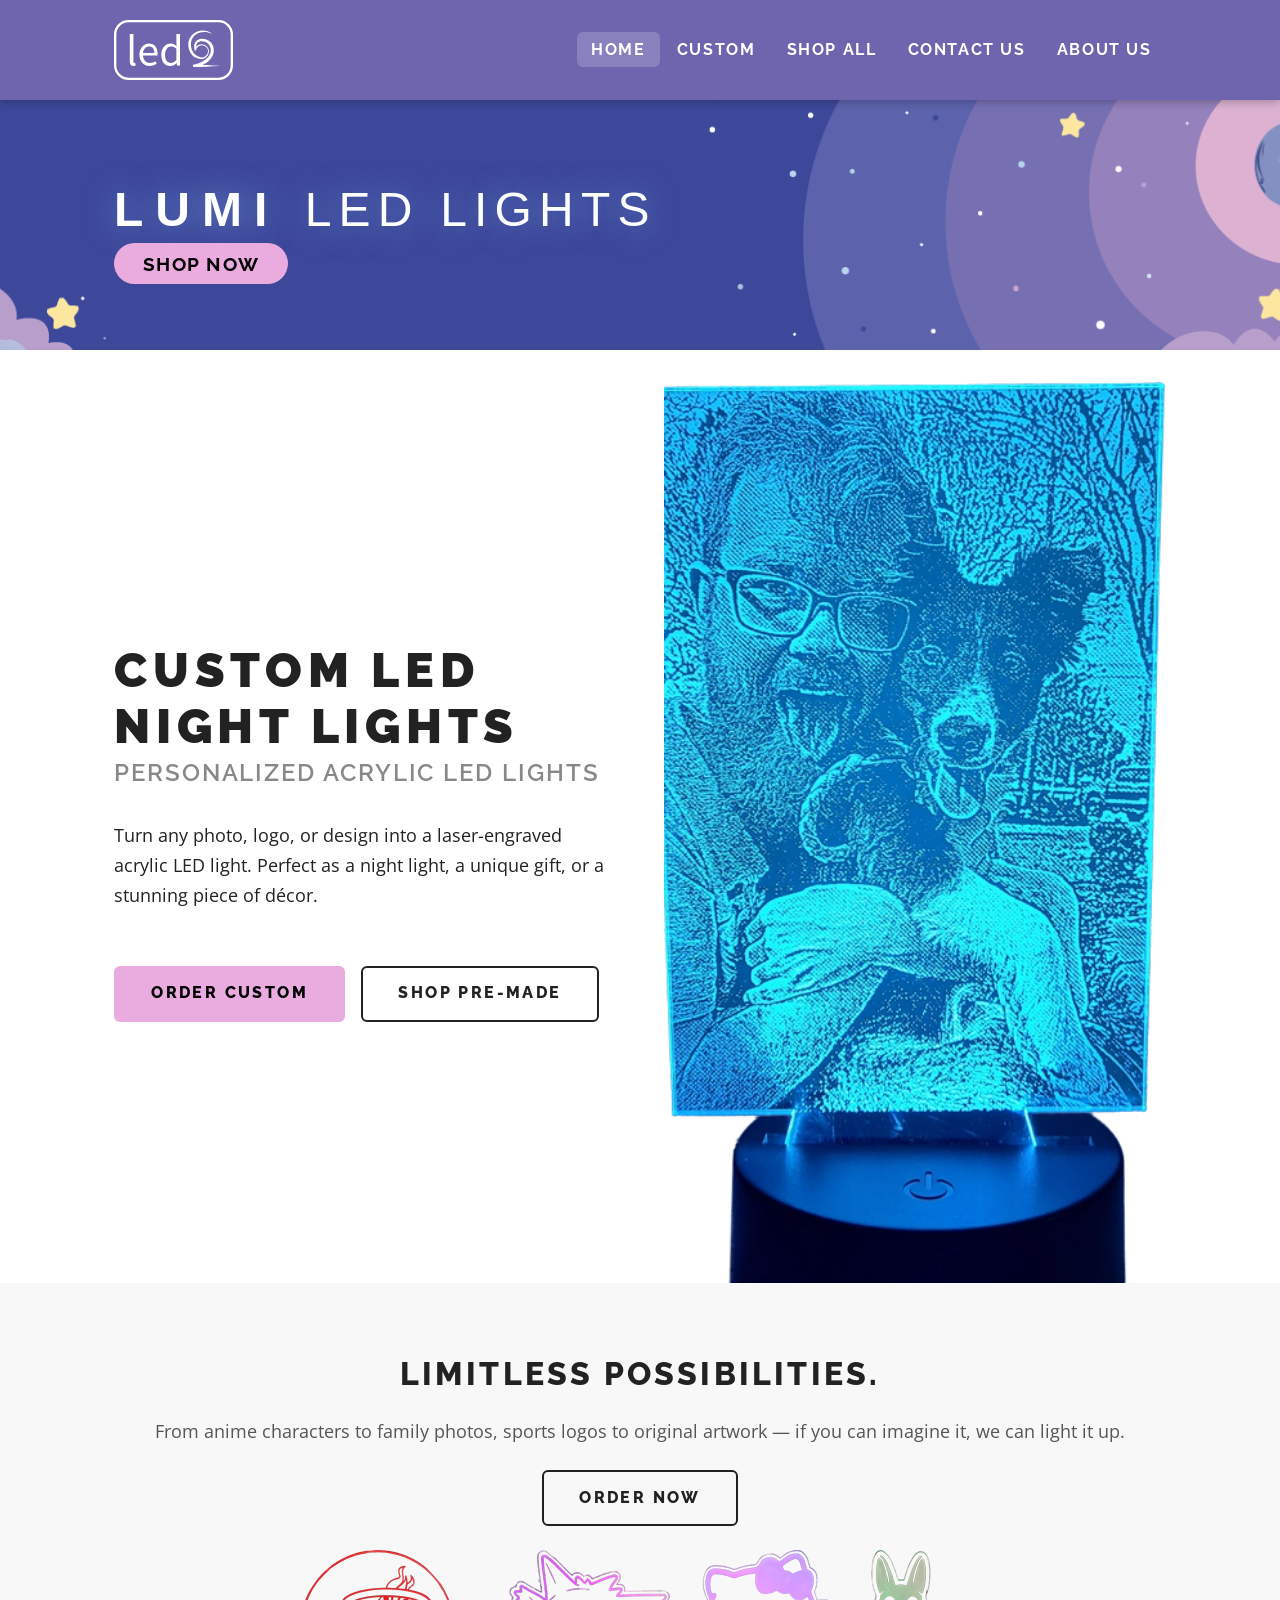
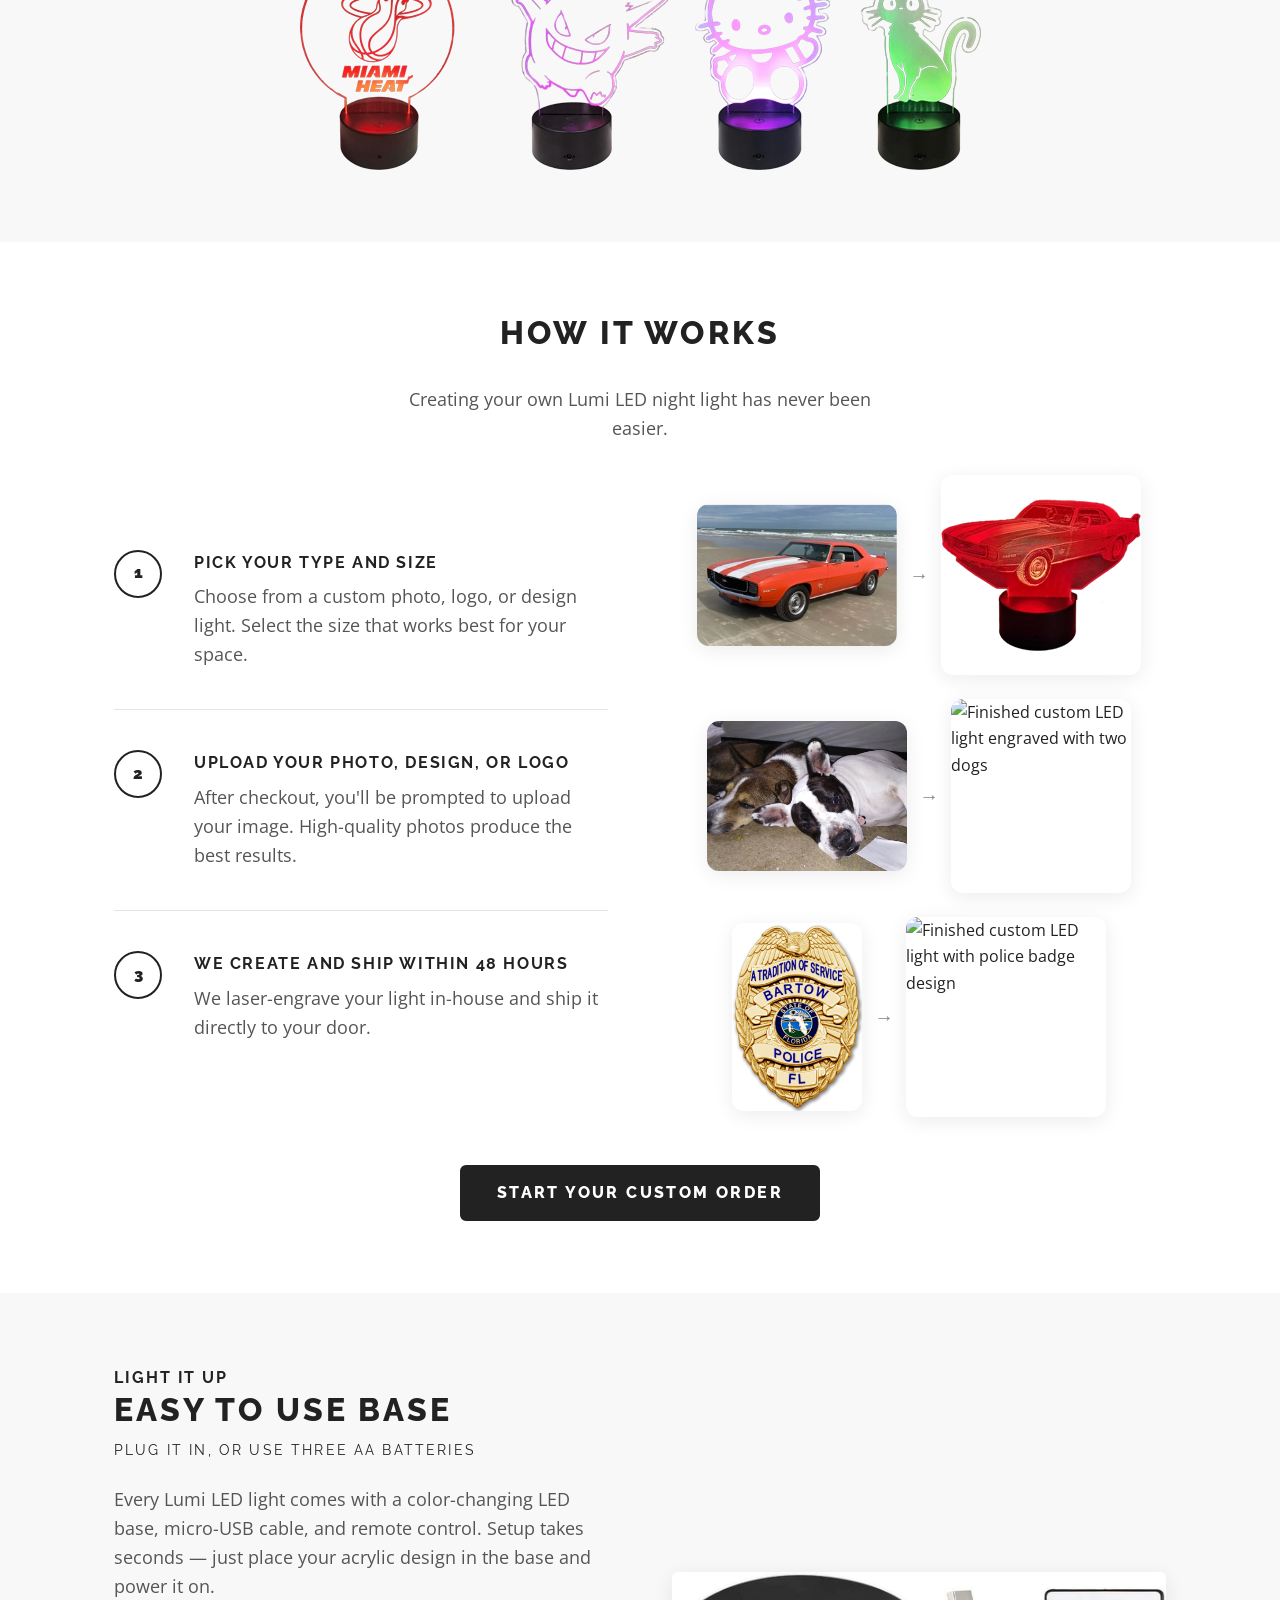
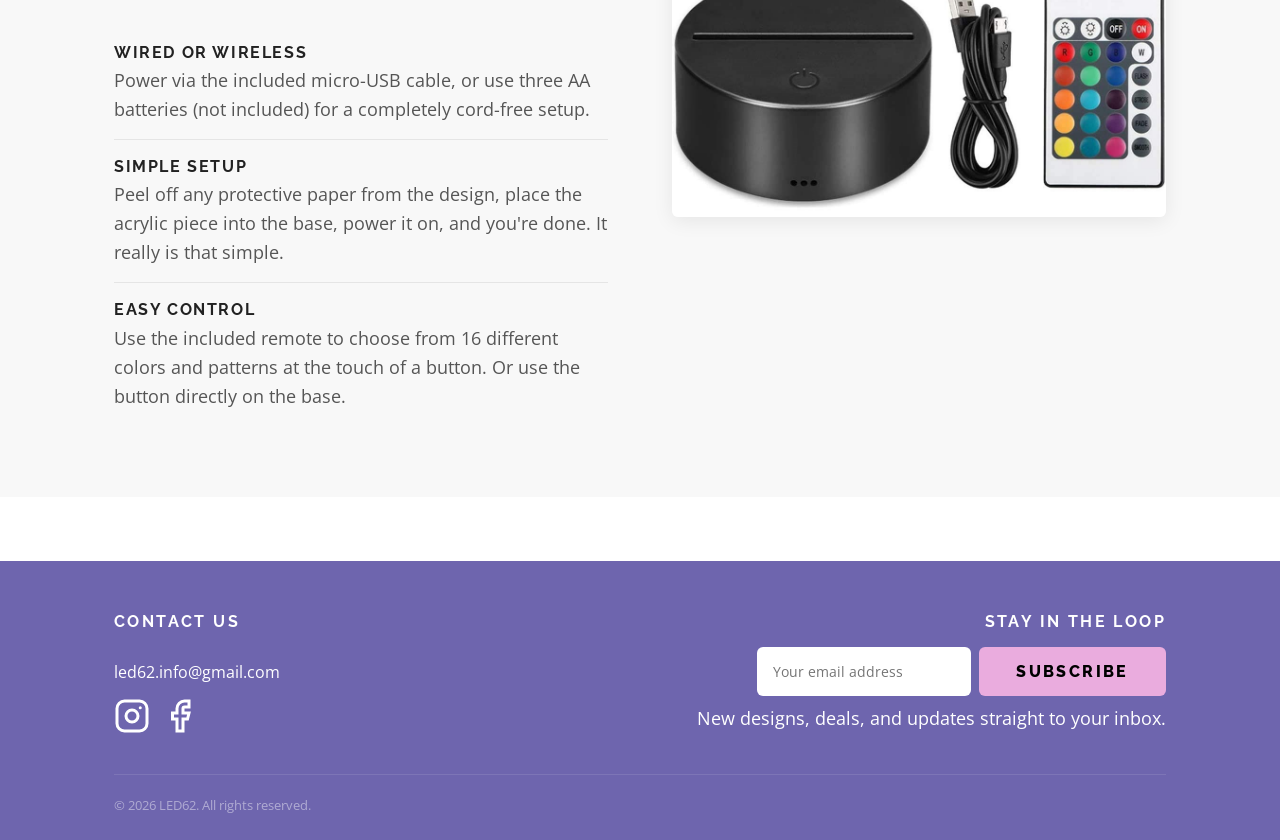
==== commit 04ab046d: "more speed fixes" ====
--- a/index.html
+++ b/index.html
@@ -134,7 +134,7 @@
         <div class="possibilities-centered">
           <h2 id="possibilities-heading">LIMITLESS POSSIBILITIES.</h2>
           <p>From anime characters to family photos, sports logos to original artwork — if you can imagine it, we can light it up.</p>
-          <a href="https://led62.square.site" target="_blank" class="btn btn-outline-white">ORDER NOW</a>
+          <a href="https://led62.square.site" target="_blank" class="btn btn-outline">ORDER NOW</a>
           <div class="possibilities-row">
             <img src="assets/photos/miami-heat.webp" alt="Miami Heat custom LED light" />
             <img src="assets/photos/gengar.webp" alt="Gengar custom LED light" />
@@ -252,19 +252,19 @@
             <div class="base-specs" role="list">
               <div class="base-spec" role="listitem">
                 <div>
-                  <h4>WIRED OR WIRELESS</h4>
+                  <h3>WIRED OR WIRELESS</h3>
                   <p>Power via the included micro-USB cable, or use three AA batteries (not included) for a completely cord-free setup.</p>
                 </div>
               </div>
               <div class="base-spec" role="listitem">
                 <div>
-                  <h4>SIMPLE SETUP</h4>
+                  <h3>SIMPLE SETUP</h3>
                   <p>Peel off any protective paper from the design, place the acrylic piece into the base, power it on, and you're done. It really is that simple.</p>
                 </div>
               </div>
               <div class="base-spec" role="listitem">
                 <div>
-                  <h4>EASY CONTROL</h4>
+                  <h3>EASY CONTROL</h3>
                   <p>Use the included remote to choose from 16 different colors and patterns at the touch of a button. Or use the button directly on the base.</p>
                 </div>
               </div>
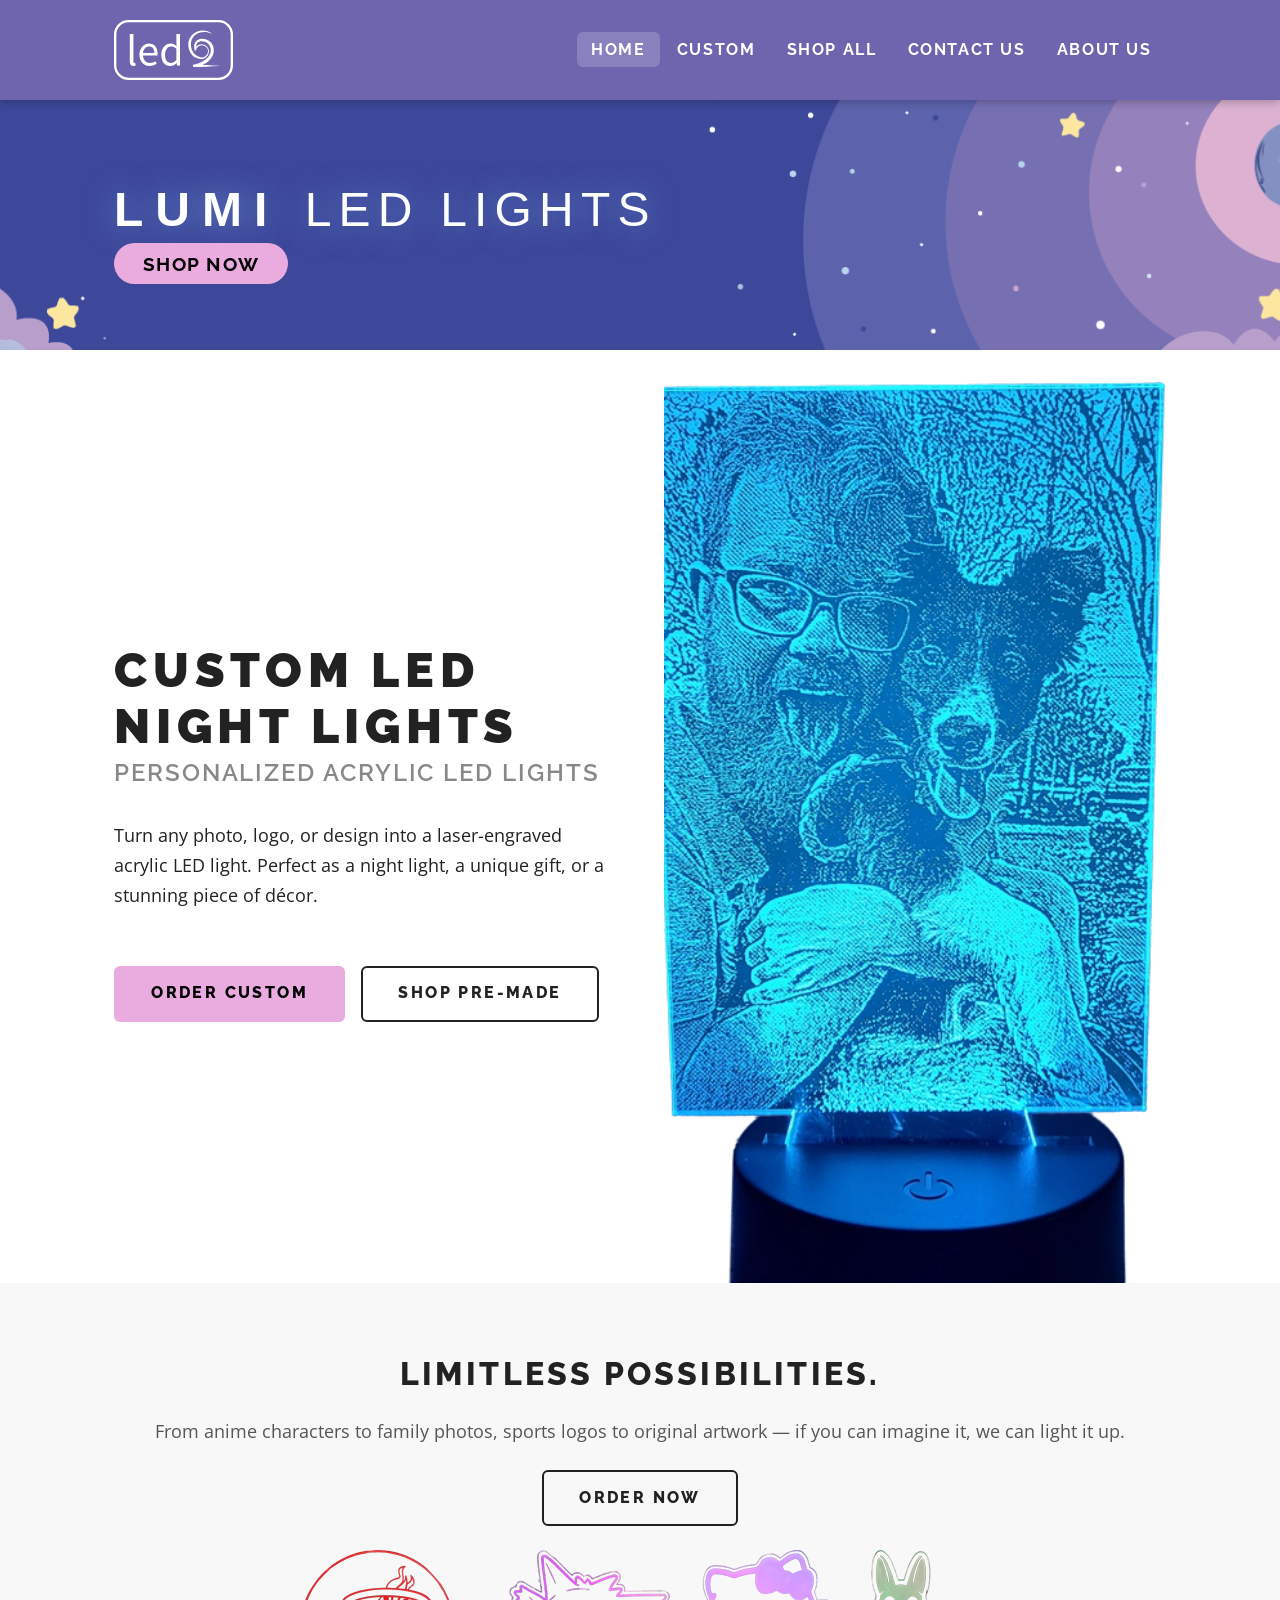
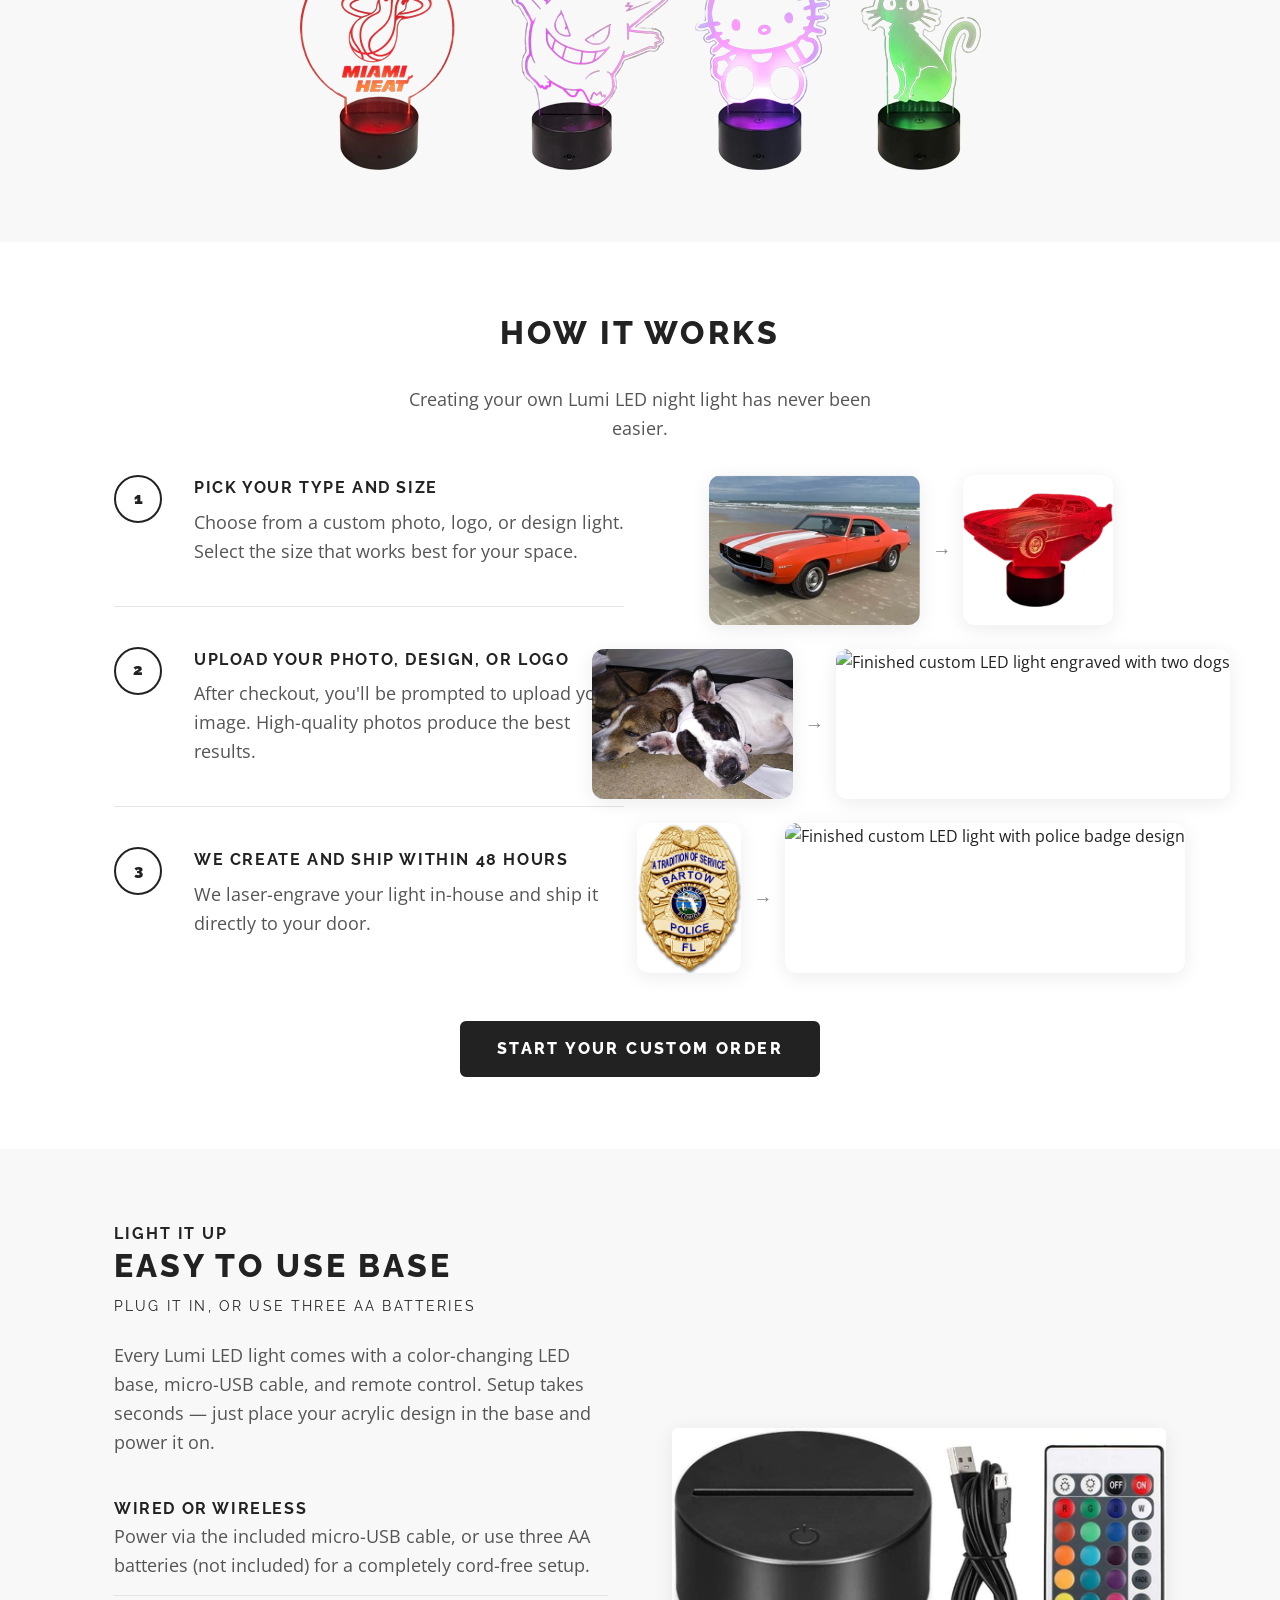
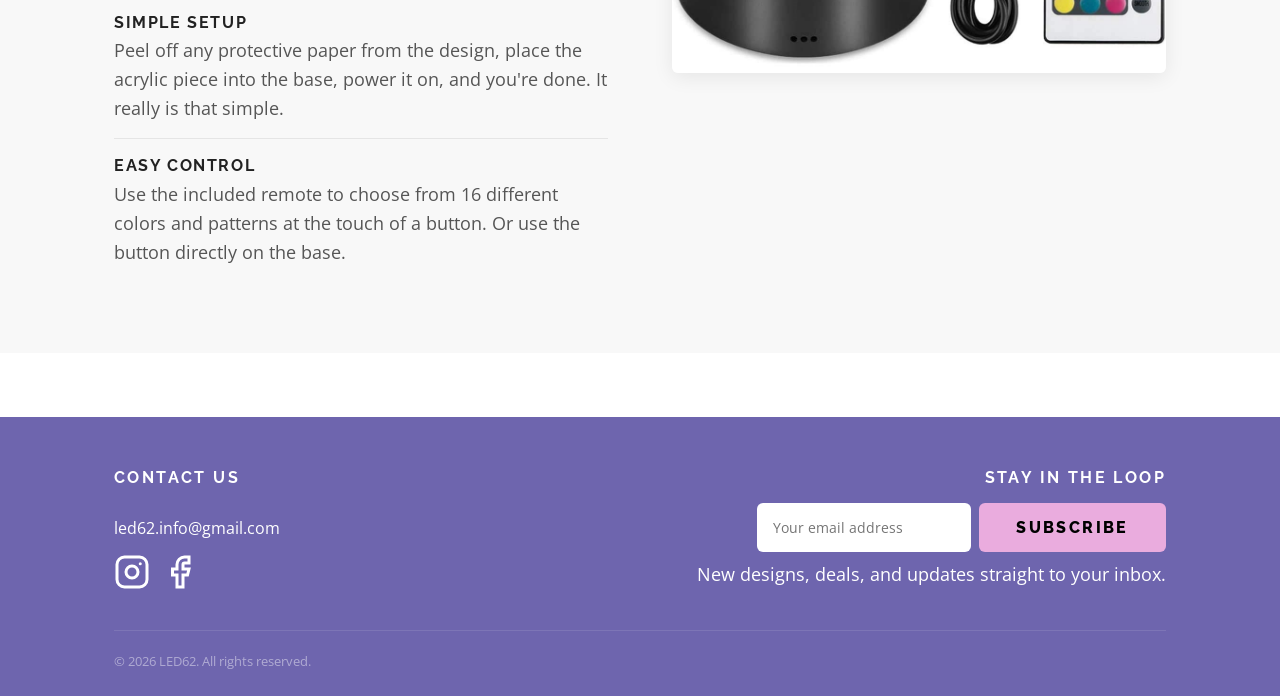
==== commit 8d804116: "mobile updates" ====
--- a/index.html
+++ b/index.html
@@ -9,19 +9,16 @@
   <meta name="robots" content="index, follow" />
   <link rel="canonical" href="https://www.led62.com/" />
 
-  <!-- Open Graph -->
   <meta property="og:type"        content="website" />
   <meta property="og:url"         content="https://www.led62.com/" />
   <meta property="og:title"       content="HOME | LED62 | Custom LED Lights" />
   <meta property="og:description" content="Custom laser-engraved acrylic Lumi LED lights made from your photos, logos, or designs. 16-color remote. Plant City, FL." />
   <meta property="og:site_name"   content="LED62" />
 
-  <!-- Twitter Card -->
   <meta name="twitter:card"        content="summary_large_image" />
   <meta name="twitter:title"       content="LED62 | Custom Acrylic LED Lights" />
   <meta name="twitter:description" content="Turn any photo, logo, or design into a glowing acrylic LED night light." />
 
-  <!-- Schema.org LocalBusiness -->
   <script type="application/ld+json">
   {
     "@context": "https://schema.org",
@@ -45,7 +42,6 @@
   }
   </script>
 
-  <!-- Schema.org Product -->
   <script type="application/ld+json">
   {
     "@context": "https://schema.org",
@@ -61,8 +57,10 @@
     }
   }
   </script>
+
   <link rel="preload" as="image" href="assets/logos/lumi-web-banner.png">
   <link rel="stylesheet" href="style.css" />
+  <link rel="stylesheet" href="mobile.css" />
   <link rel="preconnect" href="https://fonts.googleapis.com">
   <link rel="preconnect" href="https://fonts.gstatic.com" crossorigin>
   <link href="https://fonts.googleapis.com/css2?family=Raleway:wght@300;400;500;600;700;800;900&family=Open+Sans:wght@300;400;500;600&display=swap" rel="stylesheet" media="print" onload="this.media='all'">
@@ -72,20 +70,14 @@
 
   <a class="skip-link" href="#main-content">Skip to main content</a>
 
-  <!-- Navigation -->
   <nav class="site-nav" role="navigation" aria-label="Main navigation">
     <div class="nav-inner">
       <a href="index.html" class="nav-logo" aria-label="LED62 — Home"><img src="assets/logos/logo-white.svg" alt="LED62" height="42"></a>
-
-      <button class="nav-toggle"
-              aria-expanded="false"
-              aria-controls="nav-links"
-              aria-label="Open navigation menu">
+      <button class="nav-toggle" aria-expanded="false" aria-controls="nav-links" aria-label="Open navigation menu">
         <span></span><span></span><span></span>
       </button>
-
       <ul class="nav-links" id="nav-links" role="list">
-        <li><a href="index.html">Home</a></li>
+        <li><a href="index.html" aria-current="page">Home</a></li>
         <li><a href="custom.html">Custom</a></li>
         <li><a href="https://led62.square.site">Shop All</a></li>
         <li><a href="contact.html">Contact Us</a></li>
@@ -96,56 +88,47 @@
 
   <main id="main-content">
 
-    <!-- Lumi Banner -->
     <div class="lumi-banner" role="banner" aria-label="Lumi LED Lights">
       <div class="lumi-banner-inner">
         <p class="lumi-title">LUMI <span>LED LIGHTS</span></p>
         <a href="https://led62.square.site" class="lumi-btn">Shop Now</a>
-        </div>
-    </div>
-
-    <!-- Hero -->
+      </div>
+    </div>
+
     <section class="hero" aria-labelledby="hero-heading">
-    <div class="container">
+      <div class="container">
         <div class="hero-split">
-        <div class="hero-text">
+          <div class="hero-text">
             <h1 id="hero-heading">Custom LED Night Lights<br><span class="hero-h1-sub">Personalized Acrylic LED Lights</span></h1>
             <p class="hero-subtitle">Turn any photo, logo, or design into a laser-engraved acrylic LED light. Perfect as a night light, a unique gift, or a stunning piece of décor.</p>
             <div class="hero-ctas">
-            <a href="custom.html" class="btn btn-pink">Order Custom</a>
-            <a href="https://led62.square.site" class="btn btn-outline">Shop Pre-Made</a>
-            </div>
-        </div>
-        <div class="hero-image">
-            <img
-              src="assets/photos/dallas-acrylic.webp"
-              alt="Custom LED night light"
-              fetchpriority="high"
-              loading="eager"
-            />
-        </div>
-        </div>
-    </div>
-    </section>
-
-    <!-- Limitless Possibilities -->
+              <a href="custom.html" class="btn btn-pink">Order Custom</a>
+              <a href="https://led62.square.site" class="btn btn-outline">Shop Pre-Made</a>
+            </div>
+          </div>
+          <div class="hero-image">
+            <img src="assets/photos/dallas-acrylic.webp" alt="Custom LED night light" fetchpriority="high" loading="eager" />
+          </div>
+        </div>
+      </div>
+    </section>
+
     <section class="section base-section" aria-labelledby="possibilities-heading">
       <div class="container">
         <div class="possibilities-centered">
           <h2 id="possibilities-heading">LIMITLESS POSSIBILITIES.</h2>
           <p>From anime characters to family photos, sports logos to original artwork — if you can imagine it, we can light it up.</p>
-          <a href="https://led62.square.site" target="_blank" class="btn btn-outline">ORDER NOW</a>
+          <a href="https://led62.square.site" class="btn btn-outline">ORDER NOW</a>
           <div class="possibilities-row">
-            <img src="assets/photos/miami-heat.webp" alt="Miami Heat custom LED light" />
-            <img src="assets/photos/gengar.webp" alt="Gengar custom LED light" />
-            <img src="assets/photos/hello-kitty.webp" alt="Hello Kitty custom LED light" />
-            <img src="assets/photos/cat.webp" alt="Cat custom LED light" />
-          </div>
-        </div>
-      </div>
-    </section>
-
-    <!-- How It Works -->
+            <img src="assets/photos/miami-heat.webp" alt="Miami Heat custom LED light" width="157" height="220" loading="lazy" />
+            <img src="assets/photos/gengar.webp" alt="Gengar custom LED light" width="190" height="220" loading="lazy" />
+            <img src="assets/photos/hello-kitty.webp" alt="Hello Kitty custom LED light" width="141" height="220" loading="lazy" />
+            <img src="assets/photos/cat.webp" alt="Cat custom LED light" width="121" height="220" loading="lazy" />
+          </div>
+        </div>
+      </div>
+    </section>
+
     <section class="section" aria-labelledby="how-heading">
       <div class="container">
         <h2 id="how-heading" class="text-center mb-4">HOW IT WORKS</h2>
@@ -153,8 +136,7 @@
           Creating your own Lumi LED night light has never been easier.
         </p>
 
-        <!-- Step 1 — Car example -->
-        <div style="display:grid; grid-template-columns:1fr 1fr; gap:4rem; align-items:center; margin-bottom:3rem;">
+        <div class="how-it-works-grid">
           <ol class="steps" aria-label="How to order a custom LED light">
             <li class="step-item">
               <div class="step-number" aria-hidden="true">1</div>
@@ -179,53 +161,21 @@
             </li>
           </ol>
 
-          <div>
-            <div class="ba-pair" style="margin-bottom:1.5rem;">
-              <img
-                src="assets/photos/car-og.webp"
-                alt="Original photo of a car used to create a custom LED light"
-                width="200" height="178" loading="lazy"
-                style="width:200px; height:auto;"
-              />
+          <div class="ba-stack">
+            <div class="ba-pair">
+              <img src="assets/photos/car-og.webp" alt="Original photo of a car used to create a custom LED light" loading="lazy" style="height:150px;width:auto;" />
               <span class="ba-arrow" aria-hidden="true">→</span>
-              <img
-                src="assets/photos/car-lumi.webp"
-                alt="Finished custom LED light engraved with the car photo"
-                width="200" height="200" loading="lazy"
-                style="width:200px; height:auto;"
-              />
-            </div>
-
-            <div class="ba-pair" style="margin-bottom:1.5rem;">
-              <img
-                src="assets/photos/dogs-og.jpg"
-                alt="Original photo of two dogs used to create a custom LED light"
-                width="200" height="150" loading="lazy"
-                style="width:200px; height:auto;"
-              />
+              <img src="assets/photos/car-lumi.webp" alt="Finished custom LED light engraved with the car photo" loading="lazy" style="height:150px;width:auto;" />
+            </div>
+            <div class="ba-pair">
+              <img src="assets/photos/dogs-og.jpg" alt="Original photo of two dogs used to create a custom LED light" loading="lazy" style="height:150px;width:auto;" />
               <span class="ba-arrow" aria-hidden="true">→</span>
-              <img
-                src="assets/photos/dogs-lumi.png"
-                alt="Finished custom LED light engraved with two dogs"
-                width="180" height="194" loading="lazy"
-                style="width:180px; height:auto;"
-              />
-            </div>
-
+              <img src="assets/photos/dogs-lumi.png" alt="Finished custom LED light engraved with two dogs" loading="lazy" style="height:150px;width:auto;" />
+            </div>
             <div class="ba-pair">
-              <img
-                src="assets/photos/bartow-og.png"
-                alt="Original police badge logo used to create a custom LED light"
-                width="130" height="187" loading="lazy"
-                style="width:130px; height:auto;"
-              />
+              <img src="assets/photos/bartow-og.png" alt="Original police badge logo used to create a custom LED light" loading="lazy" style="height:150px;width:auto;" />
               <span class="ba-arrow" aria-hidden="true">→</span>
-              <img
-                src="assets/photos/bartow-lumi.png"
-                alt="Finished custom LED light with police badge design"
-                width="200" height="200" loading="lazy"
-                style="width:200px; height:auto;"
-              />
+              <img src="assets/photos/bartow-lumi.png" alt="Finished custom LED light with police badge design" loading="lazy" style="height:150px;width:auto;" />
             </div>
           </div>
         </div>
@@ -236,7 +186,6 @@
       </div>
     </section>
 
-    <!-- Base Features -->
     <section class="section base-section" aria-labelledby="base-heading">
       <div class="container">
         <div class="base-grid">
@@ -244,11 +193,7 @@
             <h4>LIGHT IT UP</h4>
             <h2 id="base-heading">Easy to Use Base</h2>
             <span class="tagline">Plug it in, or use three AA batteries</span>
-            <p>
-              Every Lumi LED light comes with a color-changing LED base, micro-USB cable, and remote control. 
-              Setup takes seconds — just place your acrylic design in the base and power it on.
-            </p>
-
+            <p>Every Lumi LED light comes with a color-changing LED base, micro-USB cable, and remote control. Setup takes seconds — just place your acrylic design in the base and power it on.</p>
             <div class="base-specs" role="list">
               <div class="base-spec" role="listitem">
                 <div>
@@ -270,14 +215,8 @@
               </div>
             </div>
           </div>
-
           <div class="base-images">
-            <img
-              src="assets/photos/Base.jpeg"
-              alt="The LED light base unit, cable, and remote"
-              width="500"
-              loading="lazy"
-            />
+            <img src="assets/photos/Base.jpeg" alt="The LED light base unit, cable, and remote" width="500" loading="lazy" />
           </div>
         </div>
       </div>
@@ -285,7 +224,7 @@
 
   </main>
 
-  <!-- Footer -->
+<!-- Footer -->
     <footer class="site-footer" role="contentinfo">
       <div class="container">
         <div class="footer-inner">
--- a/style.css
+++ b/style.css
@@ -158,7 +158,7 @@
 }
 .nav-cart:hover { background: rgba(255,255,255,0.85); color: #746eb2; }
 
-/* Mobile toggle */
+/* Mobile toggle — hidden on desktop, shown via mobile.css */
 .nav-toggle {
   display: none;
   background: none;
@@ -440,17 +440,6 @@
   border-radius: var(--radius);
 }
 
-/* Stack on mobile */
-@media (max-width: 768px) {
-  .hero-split {
-    grid-template-columns: 1fr;
-    text-align: center;
-  }
-  .hero-ctas {
-    justify-content: center;
-  }
-}
-
 .text-right-set {
   display: flex;
   flex-direction: column;
@@ -492,17 +481,29 @@
 }
 
 /* ---- Before/After Grid ---- */
+.ba-stack {
+  display: flex;
+  flex-direction: column;
+  gap: 1.5rem;
+  min-width: 0;
+}
+
 .ba-pair {
   display: flex;
   align-items: center;
   gap: 0.75rem;
   justify-content: center;
+  min-width: 0;
 }
 
 .ba-pair img {
+  height: 150px;
+  width: auto;
+  max-width: none;
   border-radius: var(--radius-lg);
   box-shadow: 0 4px 20px var(--shadow);
-  object-fit: cover;
+  object-fit: contain;
+  flex-shrink: 0;
 }
 
 .ba-arrow {
@@ -520,7 +521,7 @@
   margin: 0;
 }
 
-/*----Endless Possibilities---- */
+/* ---- Endless Possibilities ---- */
 .possibilities-centered {
   text-align: center;
   display: flex;
@@ -581,6 +582,15 @@
 .step-content h3 { margin-bottom: 0.4rem; }
 .step-content p  { font-size: 1.1rem; }
 
+/* ---- How It Works Grid ---- */
+.how-it-works-grid {
+  display: grid;
+  grid-template-columns: 1fr 1fr;
+  gap: 2rem;
+  align-items: start;
+  margin-bottom: 3rem;
+}
+
 /* ---- Feature Icons Section ---- */
 .icon-features {
   display: grid;
@@ -598,7 +608,7 @@
   color: var(--text-dark);
 }
 
-.icon-feature p { font-size: 0.9rem; }
+.icon-feature p { font-size: 1.2rem; }
 
 /* ---- Base Section ---- */
 .base-section {
@@ -741,6 +751,47 @@
   padding: 4rem 1.5rem 2rem;
 }
 
+.custom-intro-grid {
+  display: grid;
+  grid-template-columns: 1fr 1fr;
+  gap: 0;
+  max-width: var(--max-width);
+  margin: 0 auto;
+}
+
+.custom-intro-text {
+  padding: 3rem;
+  display: flex;
+  flex-direction: column;
+  justify-content: center;
+  align-items: center;
+  text-align: center;
+}
+
+.custom-intro-text .btn {
+  align-self: center;
+  width: auto;
+  display: inline-block;
+}
+
+.custom-intro-image {
+  overflow: hidden;
+}
+
+.custom-intro-image img {
+  width: 100%;
+  height: 100%;
+  object-fit: cover;
+  display: block;
+}
+
+.guide-arrow {
+  font-size: 2rem;
+  color: var(--text-light);
+  align-self: center;
+  flex-shrink: 0;
+}
+
 .guidelines-grid {
   display: grid;
   grid-template-columns: repeat(3, 1fr);
@@ -774,8 +825,12 @@
 }
 
 .guideline-images img {
+  max-height: 140px;
+  width: auto;
+  max-width: 100%;
+  object-fit: contain;
+  flex-shrink: 1;
   border-radius: var(--radius);
-  object-fit: cover;
 }
 
 .guideline-block {
@@ -843,7 +898,7 @@
 }
 
 .about-intro h1 { margin-bottom: 1.5rem; }
-.about-intro p  { font-size: 1rem; margin-bottom: 1rem; color: var(--text-dark) }
+.about-intro p  { margin-bottom: 1rem; color: var(--text-dark) }
 
 /* ---- Contact / FAQ ---- */
 .faq-list {
@@ -978,7 +1033,7 @@
 
 .social-link:hover { border-color: var(--text-dark); color: var(--text-dark); }
 
-/* ---- Page header ---- */
+/* ---- Page Header ---- */
 .page-hero {
   padding: 3.5rem 0 2.5rem;
   text-align: center;
@@ -1066,7 +1121,6 @@
 }
 .footer-contact a:hover { color: rgba(255,255,255,0.7); }
 
-
 .footer-social {
   display: flex;
   gap: 0.75rem;
@@ -1104,51 +1158,4 @@
 .mt-4  { margin-top: 2rem; }
 .mb-2  { margin-bottom: 1rem; }
 .mb-3  { margin-bottom: 1.5rem; }
-.mb-4  { margin-bottom: 2rem; }
-
-/* ---- Responsive ---- */
-@media (max-width: 900px) {
-  .feature-row, .base-grid, .contact-grid { grid-template-columns: 1fr; }
-  .feature-row.reverse { direction: ltr; }
-  .guidelines-grid { grid-template-columns: 1fr; }
-  .icon-features { grid-template-columns: 1fr; }
-  .footer-inner { grid-template-columns: 1fr 1fr; }
-  .base-images { grid-template-columns: 1fr 1fr 1fr; }
-}
-
-@media (max-width: 768px) {
-  .nav-links {
-    display: none;
-    position: absolute;
-    top: 64px;
-    left: 0; right: 0;
-    background: var(--white);
-    border-bottom: 1px solid var(--border);
-    flex-direction: column;
-    padding: 0.75rem 1rem;
-    gap: 0.1rem;
-    box-shadow: 0 4px 12px var(--shadow);
-  }
-  .nav-links.open { display: flex; }
-  .nav-links a { padding: 0.65rem 1rem; }
-  .nav-toggle { display: flex; }
-  .nav-cart { display: none; }
-
-  .lumi-title { font-size: 1.8rem; }
-  .section { padding: 3rem 0; }
-  .footer-inner { grid-template-columns: 1fr; }
-  .product-grid { grid-template-columns: repeat(2, 1fr); }
-}
-
-@media (max-width: 480px) {
-  .lights-row { flex-direction: column; }
-  .base-images { grid-template-columns: 1fr; }
-  .footer-bottom { flex-direction: column; text-align: center; }
-}
-
-@media (prefers-reduced-motion: reduce) {
-  *, *::before, *::after {
-    animation-duration: 0.01ms !important;
-    transition-duration: 0.01ms !important;
-  }
-}+.mb-4  { margin-bottom: 2rem; }
--- a/mobile.css
+++ b/mobile.css
@@ -0,0 +1,487 @@
+/* =============================================
+   LED62 — mobile.css
+   Link AFTER style.css in every page <head>
+   <link rel="stylesheet" href="mobile.css" />
+   ============================================= */
+
+@media (max-width: 768px) {
+
+  /* ==========================================
+     GLOBAL
+     ========================================== */
+  body {
+    overflow-x: hidden;
+  }
+
+  .container {
+    padding: 0 0.5rem;
+    width: 100%;
+    box-sizing: border-box;
+  }
+
+  img {
+    max-width: 100%;
+    height: auto !important; /* override ALL inline height styles */
+    width: auto;
+  }
+
+  .section    { padding: 2rem 0; }
+  .section-sm { padding: 1.25rem 0; }
+  .section-lg { padding: 2.5rem 0; }
+
+  h1 { font-size: clamp(1.5rem, 6vw, 2.2rem); }
+  h2 { font-size: 1.3rem; }
+  p  { font-size: 1.1rem; }
+
+
+  /* ==========================================
+     NAV — hamburger menu
+     ========================================== */
+  .nav-inner {
+    height: 64px;
+    padding: 0 1rem;
+    position: relative;
+  }
+
+  /* Show hamburger */
+  .nav-toggle {
+    display: flex;
+    order: 3;
+  }
+
+  .nav-toggle span {
+    background: #ffffff;
+  }
+
+  /* Hide nav links by default, dropdown when .open */
+  .nav-links {
+    display: none;
+    position: absolute;
+    top: 64px;
+    left: 0;
+    right: 0;
+    background: #6E65AE;
+    flex-direction: column;
+    gap: 0;
+    padding: 0.5rem 0 1rem;
+    box-shadow: 0 6px 20px rgba(0,0,0,0.25);
+    z-index: 199;
+  }
+
+  .nav-links.open {
+    display: flex;
+  }
+
+  .nav-links li {
+    width: 100%;
+  }
+
+  .nav-links a {
+    display: block;
+    width: 100%;
+    padding: 0.9rem 1.5rem;
+    border-radius: 0;
+    border-bottom: 1px solid rgba(255,255,255,0.1);
+    font-size: 1rem;
+  }
+
+  .nav-links li:last-child a {
+    border-bottom: none;
+  }
+
+  /* Hide Shop pill on mobile — hamburger menu has Shop All link */
+  .nav-cart {
+    display: none;
+  }
+
+
+  /* ==========================================
+     LUMI BANNER
+     ========================================== */
+  .lumi-banner {
+    min-height: 140px;
+    padding: 1.5rem 0;
+  }
+
+  .lumi-banner-inner {
+    display: flex;
+    flex-direction: column;
+    align-items: flex-start;
+    gap: 1rem;
+    padding: 0 1.25rem;
+  }
+
+  .lumi-title {
+    font-size: clamp(1.4rem, 7vw, 2rem);
+    line-height: 1.2;
+  }
+
+  .lumi-btn {
+    font-size: 1rem;
+    padding: 0.5rem 1.4rem;
+  }
+
+
+  /* ==========================================
+     HERO — stack image BELOW text, centered
+     ========================================== */
+  .hero {
+    padding-top: 1.5rem;
+  }
+
+  .hero-split {
+    display: flex;
+    flex-direction: column;
+    gap: 1.5rem;
+    text-align: center;
+  }
+
+  .hero-text {
+    order: 1;
+  }
+
+  .hero-image {
+    order: 2;
+    width: 100%;
+  }
+
+  .hero-image img {
+    width: 100% !important;
+    height: auto !important;
+    max-width: 420px;
+    margin: 0 auto;
+    border-radius: 8px;
+  }
+
+  .hero h1 {
+    font-size: clamp(1.4rem, 6vw, 2rem);
+    text-align: center;
+  }
+
+  .hero-subtitle {
+    text-align: center;
+    font-size: 1.15rem;
+    line-height: 1.75;
+  }
+
+  /* "Personalized Acrylic LED Lights" subheading */
+  .hero-h1-sub {
+    font-size: 0.75em;
+    color: var(--text-mid);
+  }
+
+  .hero-ctas {
+    justify-content: center;
+    flex-wrap: wrap;
+    gap: 0.75rem;
+  }
+
+  .hero-ctas .btn {
+    min-width: 140px;
+    text-align: center;
+  }
+
+
+  /* ==========================================
+     POSSIBILITIES — 2x2 grid, centered
+     ========================================== */
+  .possibilities-centered {
+    text-align: center;
+    align-items: center;
+  }
+
+  .possibilities-row {
+    display: grid !important;
+    grid-template-columns: 1fr 1fr;
+    gap: 0.75rem;
+    width: 100%;
+    max-width: 360px;
+    margin: 0 auto;
+  }
+
+  .possibilities-row img {
+    width: 100% !important;
+    height: auto !important;
+    max-width: 100%;
+    object-fit: contain;
+    border-radius: 8px;
+  }
+
+
+  /* ==========================================
+     HOW IT WORKS — steps centered, images below
+     ========================================== */
+  .how-it-works-grid {
+    display: flex !important;
+    flex-direction: column;
+    gap: 2rem;
+  }
+
+  /* Steps: number above text, centered */
+  .steps {
+    width: 100%;
+  }
+
+  .step-item {
+    flex-direction: column;
+    align-items: center;
+    text-align: center;
+    gap: 0.75rem;
+    padding-bottom: 1.75rem;
+    margin-bottom: 1.75rem;
+  }
+
+  .step-number {
+    margin: 0 auto;
+  }
+
+  .step-content {
+    width: 100%;
+  }
+
+  .step-content h3 {
+    margin-bottom: 0.35rem;
+  }
+
+  /* Before/after: sit below the steps */
+  .ba-stack {
+    width: 100%;
+    gap: 1.25rem;
+  }
+
+  .ba-pair {
+    display: flex;
+    flex-direction: row;
+    align-items: center;
+    justify-content: center;
+    gap: 0.5rem;
+    width: 100%;
+    overflow: hidden;
+  }
+
+  /* FORCE override inline styles on these images */
+  .ba-pair img {
+    width: calc(45vw - 1.5rem) !important;
+    height: auto !important;
+    max-width: 140px;
+    object-fit: cover;
+    border-radius: 8px;
+    flex-shrink: 1;
+  }
+
+  .ba-arrow {
+    font-size: 1rem;
+    flex-shrink: 0;
+    line-height: 1;
+  }
+
+
+  /* ==========================================
+     BASE SECTION — image below text, centered
+     ========================================== */
+  .base-grid {
+    display: flex !important;
+    flex-direction: column;
+    gap: 1.5rem;
+    text-align: center;
+  }
+
+  .base-text {
+    order: 1;
+  }
+
+  .base-text h4,
+  .base-text h2,
+  .base-text .tagline,
+  .base-text p {
+    text-align: center;
+  }
+
+  .base-spec {
+    text-align: left;
+  }
+
+  .base-images {
+    order: 2;
+    width: 100%;
+  }
+
+  .base-images img {
+    width: 100% !important;
+    height: auto !important;
+    max-width: 380px;
+    margin: 0 auto;
+    display: block;
+  }
+
+
+  /* ==========================================
+     FOOTER — stacked, no overflow
+     ========================================== */
+  .site-footer {
+    margin-top: 2rem;
+    padding: 2rem 0 1rem;
+  }
+
+  .footer-inner {
+    display: flex !important;
+    flex-direction: column;
+    gap: 1.75rem;
+    margin-bottom: 1.5rem;
+  }
+
+  .footer-signup {
+    align-items: flex-start;
+    text-align: left;
+  }
+
+  .footer-form {
+    flex-direction: column;
+    width: 100%;
+    gap: 0.5rem;
+  }
+
+  .footer-form input[type="email"] {
+    width: 100%;
+    min-width: unset;
+    box-sizing: border-box;
+  }
+
+  .footer-form .btn {
+    width: 100%;
+    text-align: center;
+  }
+
+  .footer-bottom {
+    flex-direction: column;
+    align-items: flex-start;
+    gap: 0.5rem;
+  }
+
+
+  /* ==========================================
+     MISC — other grids that need stacking
+     ========================================== */
+  .feature-row {
+    grid-template-columns: 1fr !important;
+    direction: ltr !important;
+    gap: 1.5rem;
+  }
+
+  .feature-row.reverse > * {
+    direction: ltr;
+  }
+
+  .icon-features {
+    grid-template-columns: 1fr !important;
+    gap: 1rem;
+  }
+
+  .guidelines-grid {
+    grid-template-columns: 1fr !important;
+  }
+
+  .contact-grid {
+    grid-template-columns: 1fr !important;
+    gap: 2rem;
+  }
+
+  .product-grid {
+    grid-template-columns: repeat(2, 1fr);
+    gap: 1rem;
+  }
+
+  .page-hero {
+    padding: 2rem 0 1.5rem;
+  }
+
+  .faq-item.open .faq-answer {
+    max-height: 600px;
+  }
+
+  /* ==========================================
+     CUSTOM PAGE — intro section
+     ========================================== */
+  .custom-intro-grid {
+    display: flex !important;
+    flex-direction: column;
+    gap: 1rem;
+    text-align: center;
+  }
+
+  .custom-intro-text {
+    order: 1;
+    display: flex;
+    flex-direction: column;
+    align-items: center;
+  }
+
+  .custom-intro-text h2,
+  .custom-intro-text p {
+    text-align: center;
+  }
+
+  .custom-intro-image {
+    order: 2;
+    width: 100%;
+  }
+
+  .custom-intro-image img {
+    width: 100% !important;
+    height: auto !important;
+    max-width: 400px;
+    margin: 0 auto;
+    display: block;
+    border-radius: 4px;
+  }
+
+  /* Guidelines before/after images — contained, no overflow */
+  .guideline-images {
+    flex-wrap: wrap;
+    justify-content: center;
+    gap: 0.5rem;
+  }
+
+  .guideline-images img {
+    width: auto !important;
+    height: auto !important;
+    max-width: calc(45% - 0.5rem);
+    max-height: 130px;
+    object-fit: contain;
+    flex-shrink: 1;
+  }
+
+  .guide-arrow {
+    font-size: 1.4rem;
+    color: var(--text-light);
+    align-self: center;
+    flex-shrink: 0;
+  }
+
+}
+
+
+/* ==========================================
+   EXTRA SMALL (under 400px)
+   ========================================== */
+@media (max-width: 400px) {
+
+  .ba-pair img {
+    width: calc(42vw - 1rem) !important;
+    max-width: 110px;
+  }
+
+  .possibilities-row {
+    max-width: 280px;
+  }
+
+  .product-grid {
+    grid-template-columns: 1fr;
+  }
+
+  .nav-cart {
+    font-size: 0.65rem;
+    padding: 0.35rem 0.6rem;
+  }
+
+}
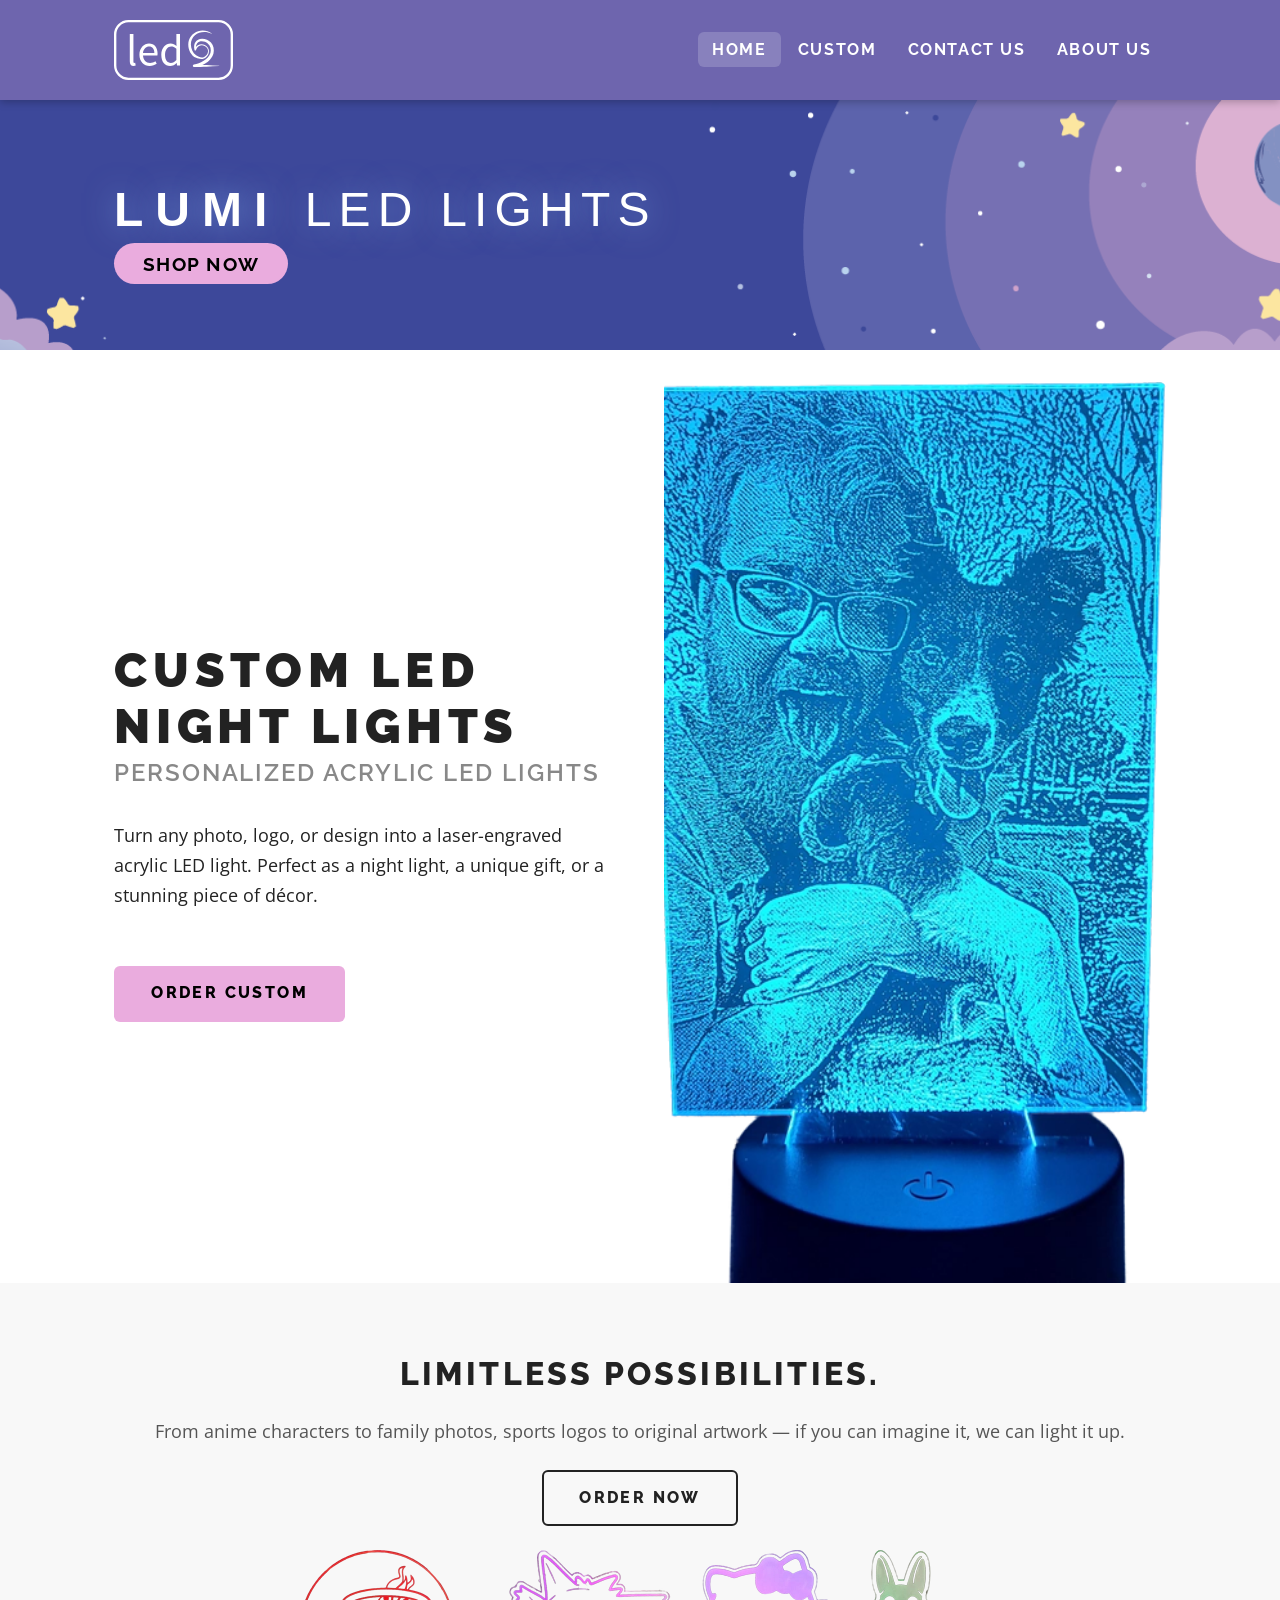
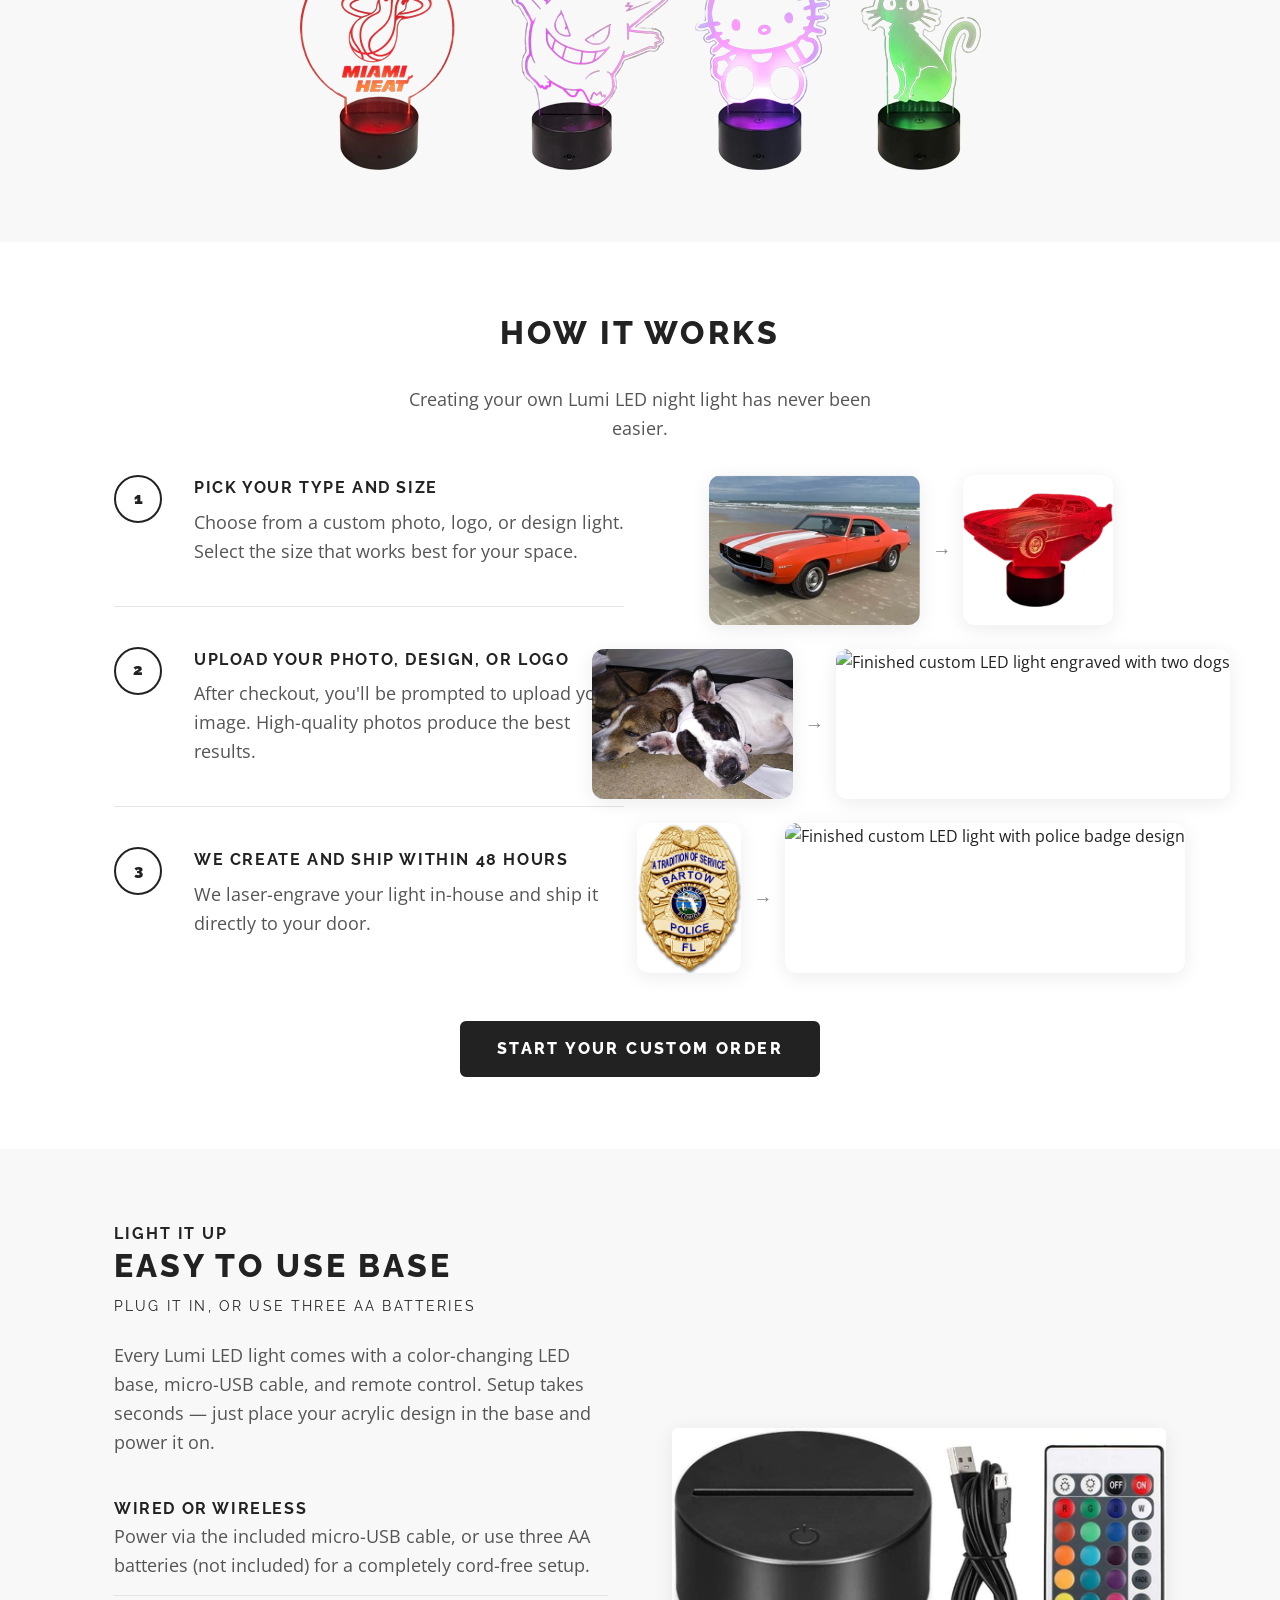
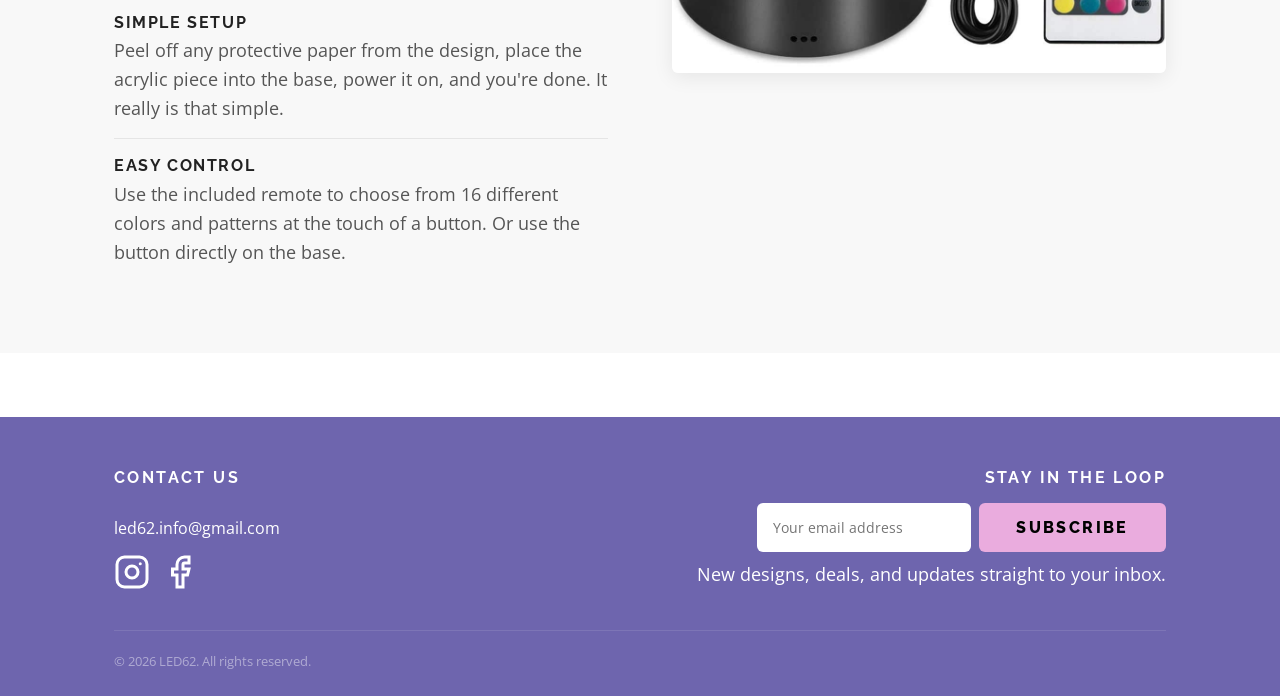
==== commit 2bc47ee7: "removed shop page (custom only)" ====
--- a/index.html
+++ b/index.html
@@ -79,7 +79,6 @@
       <ul class="nav-links" id="nav-links" role="list">
         <li><a href="index.html" aria-current="page">Home</a></li>
         <li><a href="custom.html">Custom</a></li>
-        <li><a href="https://led62.square.site">Shop All</a></li>
         <li><a href="contact.html">Contact Us</a></li>
         <li><a href="about.html">About Us</a></li>
       </ul>
@@ -91,7 +90,7 @@
     <div class="lumi-banner" role="banner" aria-label="Lumi LED Lights">
       <div class="lumi-banner-inner">
         <p class="lumi-title">LUMI <span>LED LIGHTS</span></p>
-        <a href="https://led62.square.site" class="lumi-btn">Shop Now</a>
+        <a href="custom.html" class="lumi-btn">Shop Now</a>
       </div>
     </div>
 
@@ -103,7 +102,6 @@
             <p class="hero-subtitle">Turn any photo, logo, or design into a laser-engraved acrylic LED light. Perfect as a night light, a unique gift, or a stunning piece of décor.</p>
             <div class="hero-ctas">
               <a href="custom.html" class="btn btn-pink">Order Custom</a>
-              <a href="https://led62.square.site" class="btn btn-outline">Shop Pre-Made</a>
             </div>
           </div>
           <div class="hero-image">
@@ -118,7 +116,7 @@
         <div class="possibilities-centered">
           <h2 id="possibilities-heading">LIMITLESS POSSIBILITIES.</h2>
           <p>From anime characters to family photos, sports logos to original artwork — if you can imagine it, we can light it up.</p>
-          <a href="https://led62.square.site" class="btn btn-outline">ORDER NOW</a>
+          <a href="custom.html" class="btn btn-outline">ORDER NOW</a>
           <div class="possibilities-row">
             <img src="assets/photos/miami-heat.webp" alt="Miami Heat custom LED light" width="157" height="220" loading="lazy" />
             <img src="assets/photos/gengar.webp" alt="Gengar custom LED light" width="190" height="220" loading="lazy" />
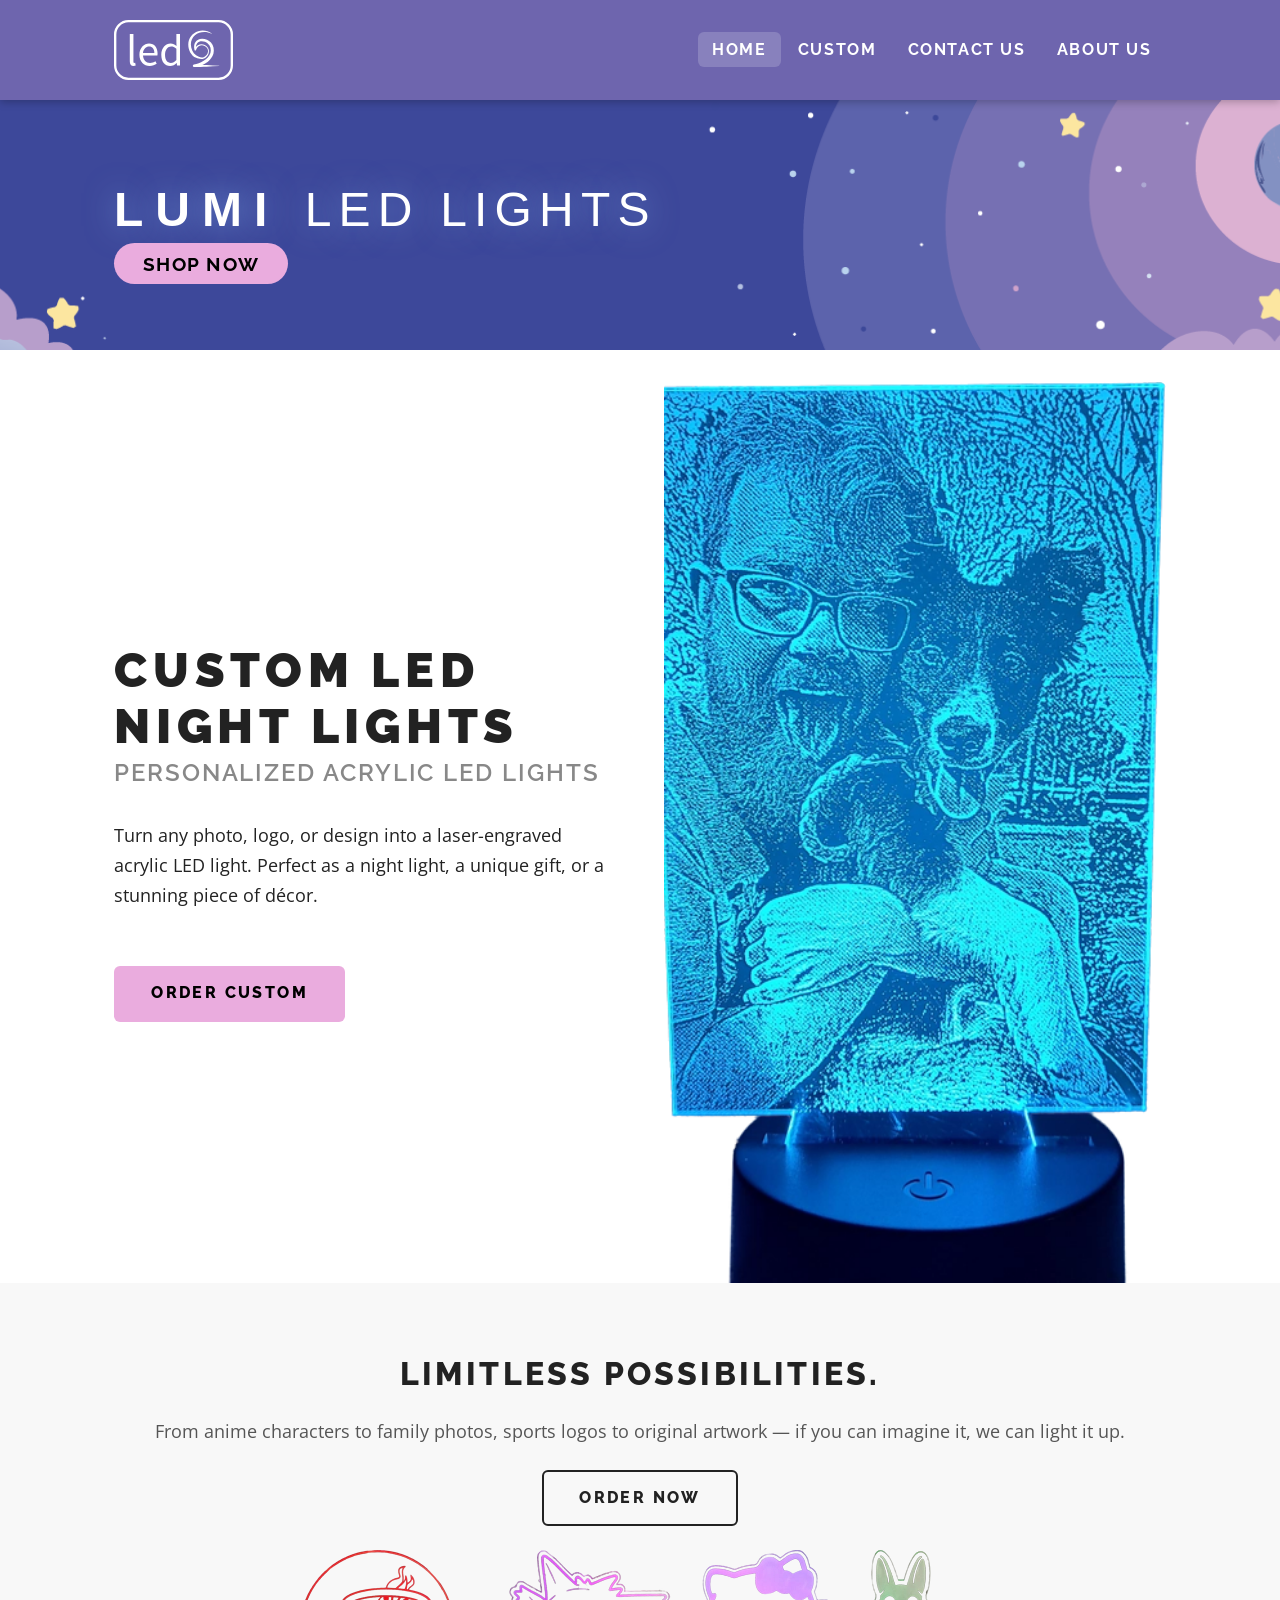
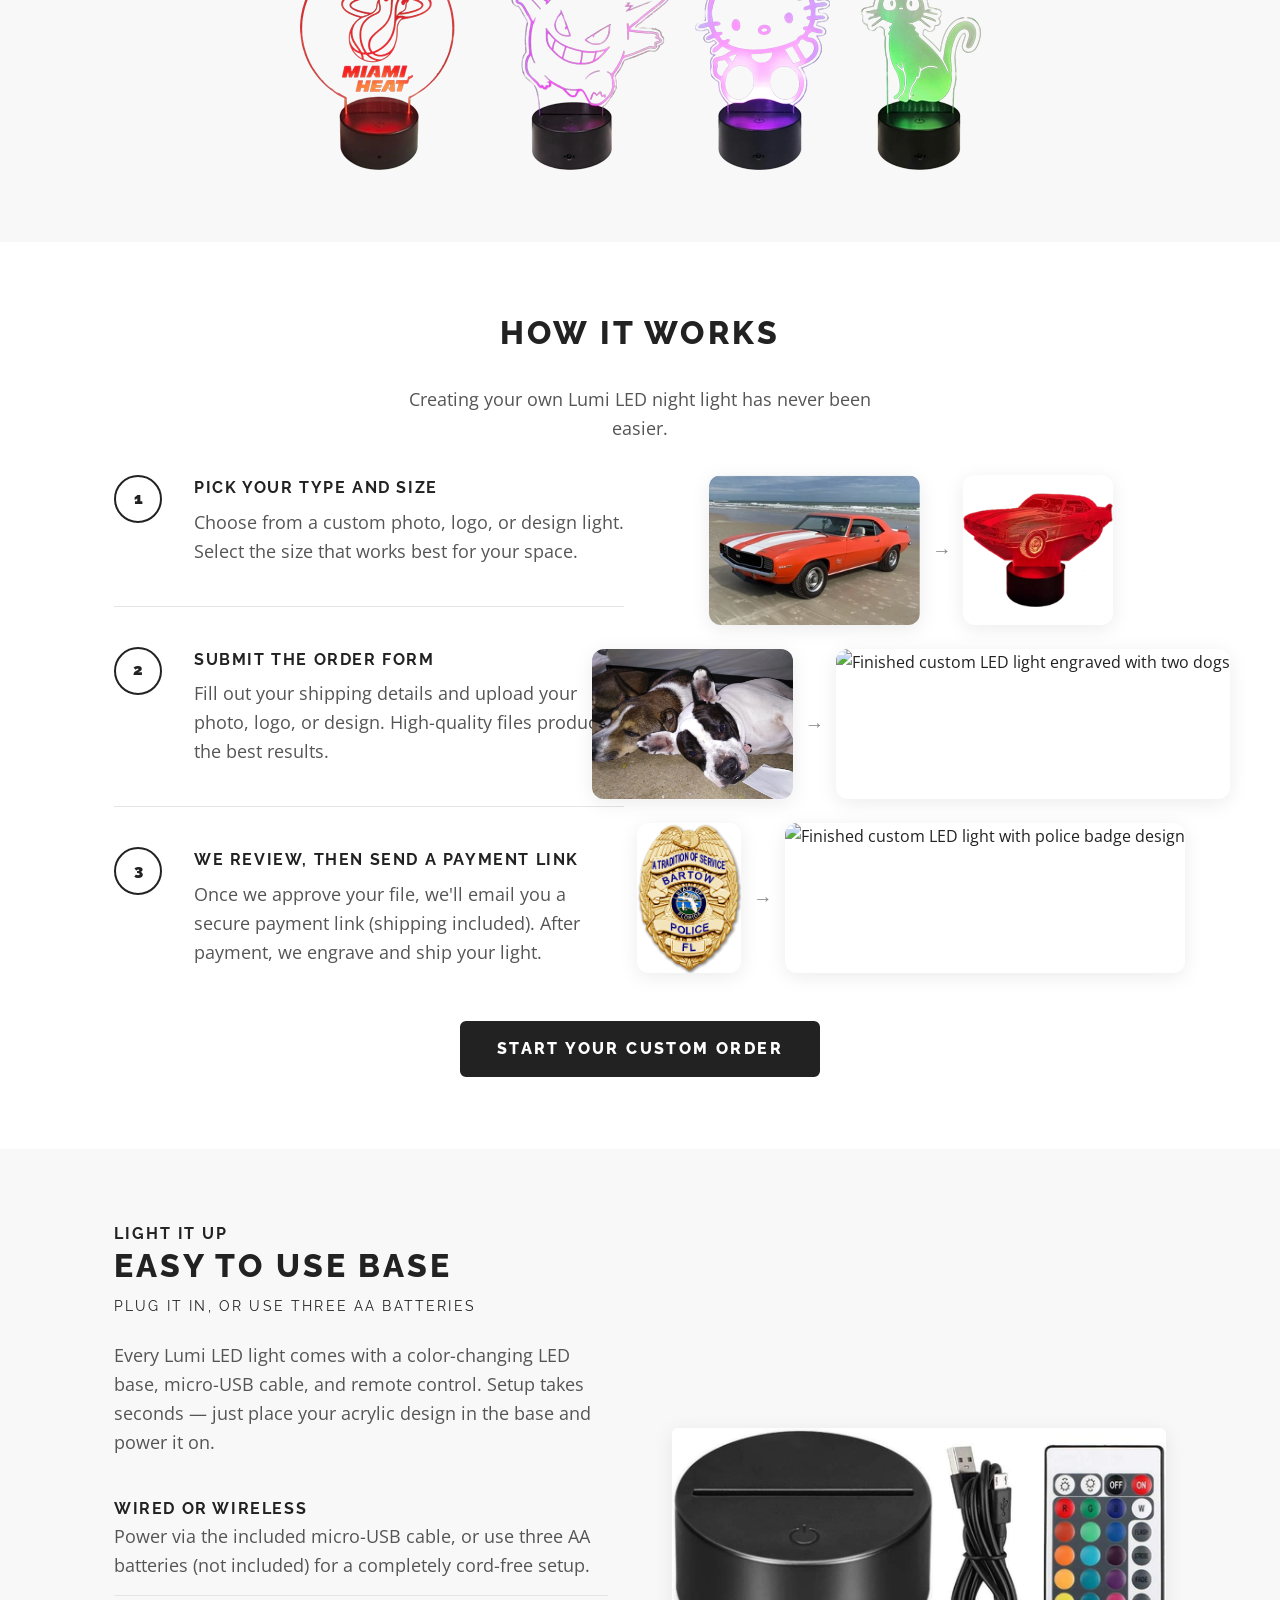
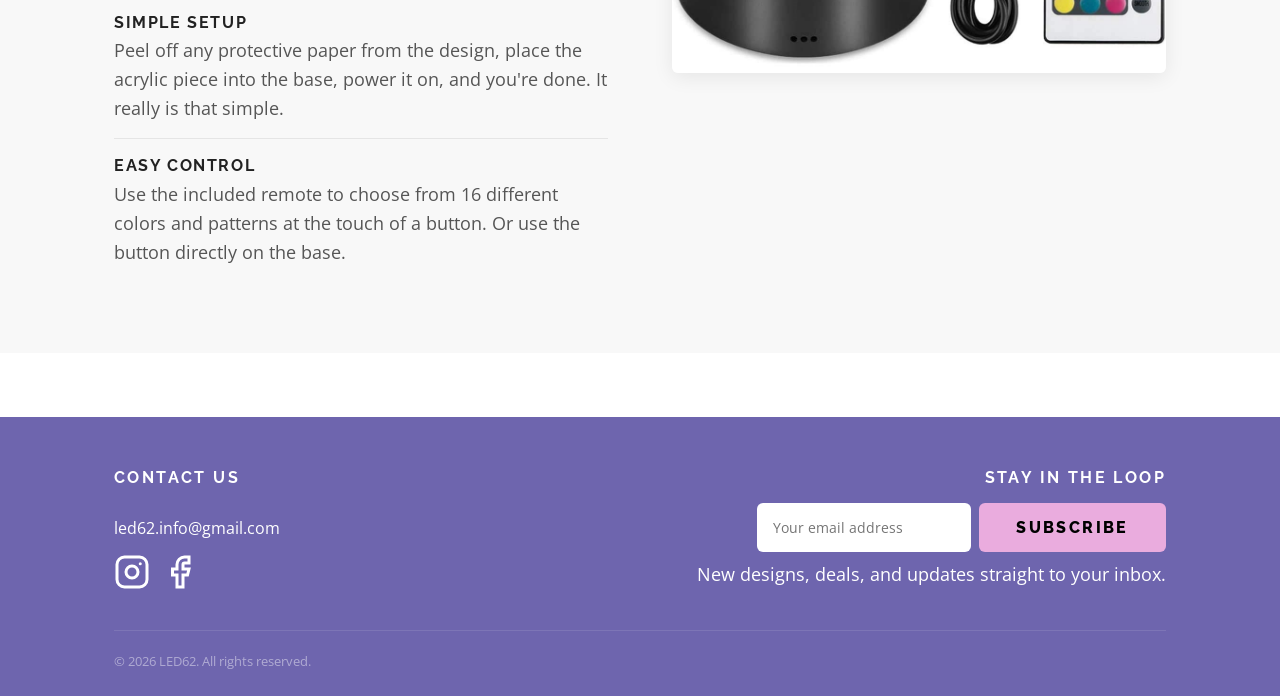
==== commit 65719e4d: "Replace Square checkout with in-house order form Order now leads to a new order.html page with a Net" ====
--- a/index.html
+++ b/index.html
@@ -3,6 +3,14 @@
 <head>
   <meta charset="UTF-8" />
   <meta name="viewport" content="width=device-width, initial-scale=1.0" />
+    <!-- Google Analytics (GA4) -->
+    <script async src="https://www.googletagmanager.com/gtag/js?id=G-4BSRG8Q7QL"></script>
+    <script>
+      window.dataLayer = window.dataLayer || [];
+      function gtag(){dataLayer.push(arguments);}
+      gtag("js", new Date());
+      gtag("config", "G-4BSRG8Q7QL");
+    </script>
   <title>HOME | LED62 | Custom LED Lights</title>
   <meta name="description" content="LED62 creates custom acrylic Lumi LED lights laser-engraved from your photos, logos, and designs. Perfect nightlights and gifts — based in Plant City, FL." />
   <meta name="keywords" content="custom LED lights, Lumi LED night light, laser engraved acrylic light, custom photo lamp, LED62, Plant City Florida" />
@@ -146,15 +154,15 @@
             <li class="step-item">
               <div class="step-number" aria-hidden="true">2</div>
               <div class="step-content">
-                <h3>Upload your photo, design, or logo</h3>
-                <p>After checkout, you'll be prompted to upload your image. High-quality photos produce the best results.</p>
+                <h3>Submit the order form</h3>
+                <p>Fill out your shipping details and upload your photo, logo, or design. High-quality files produce the best results.</p>
               </div>
             </li>
             <li class="step-item">
               <div class="step-number" aria-hidden="true">3</div>
               <div class="step-content">
-                <h3>We create and ship within 48 hours</h3>
-                <p>We laser-engrave your light in-house and ship it directly to your door.</p>
+                <h3>We review, then send a payment link</h3>
+                <p>Once we approve your file, we'll email you a secure payment link (shipping included). After payment, we engrave and ship your light.</p>
               </div>
             </li>
           </ol>
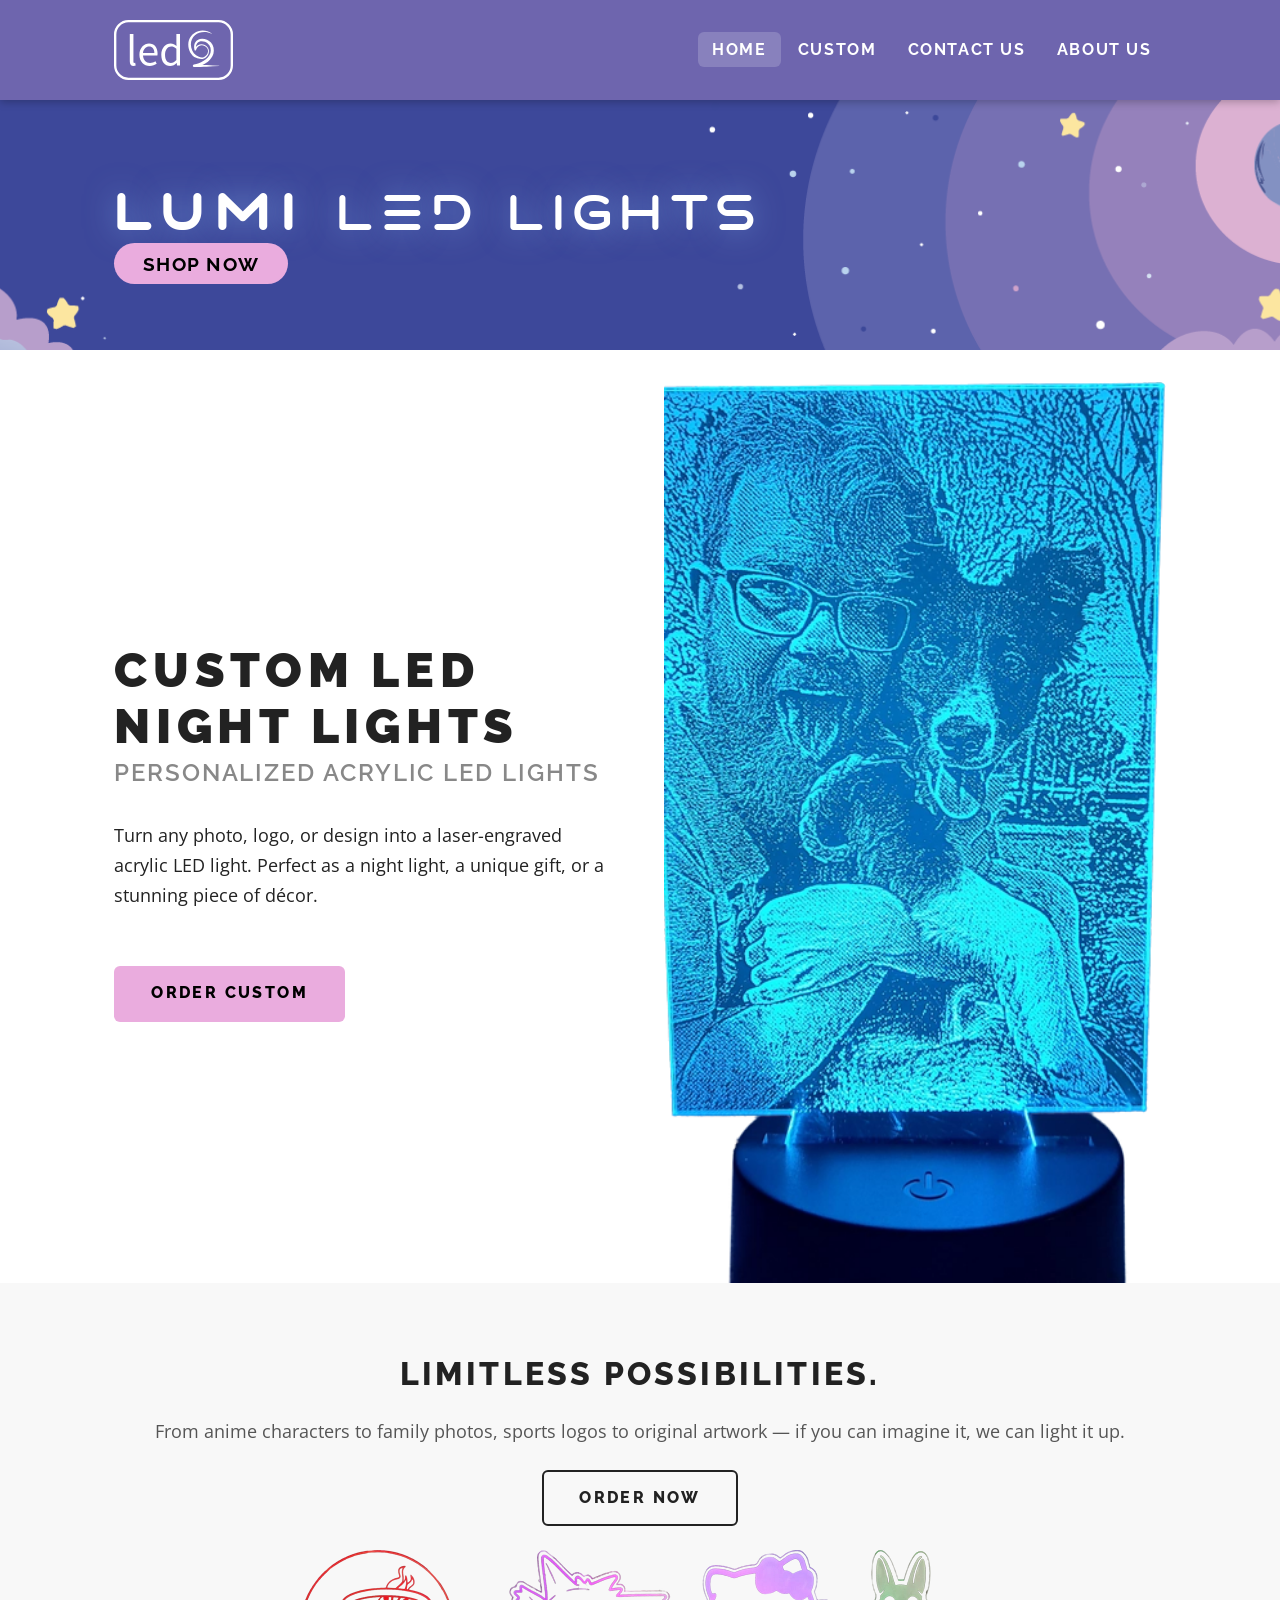
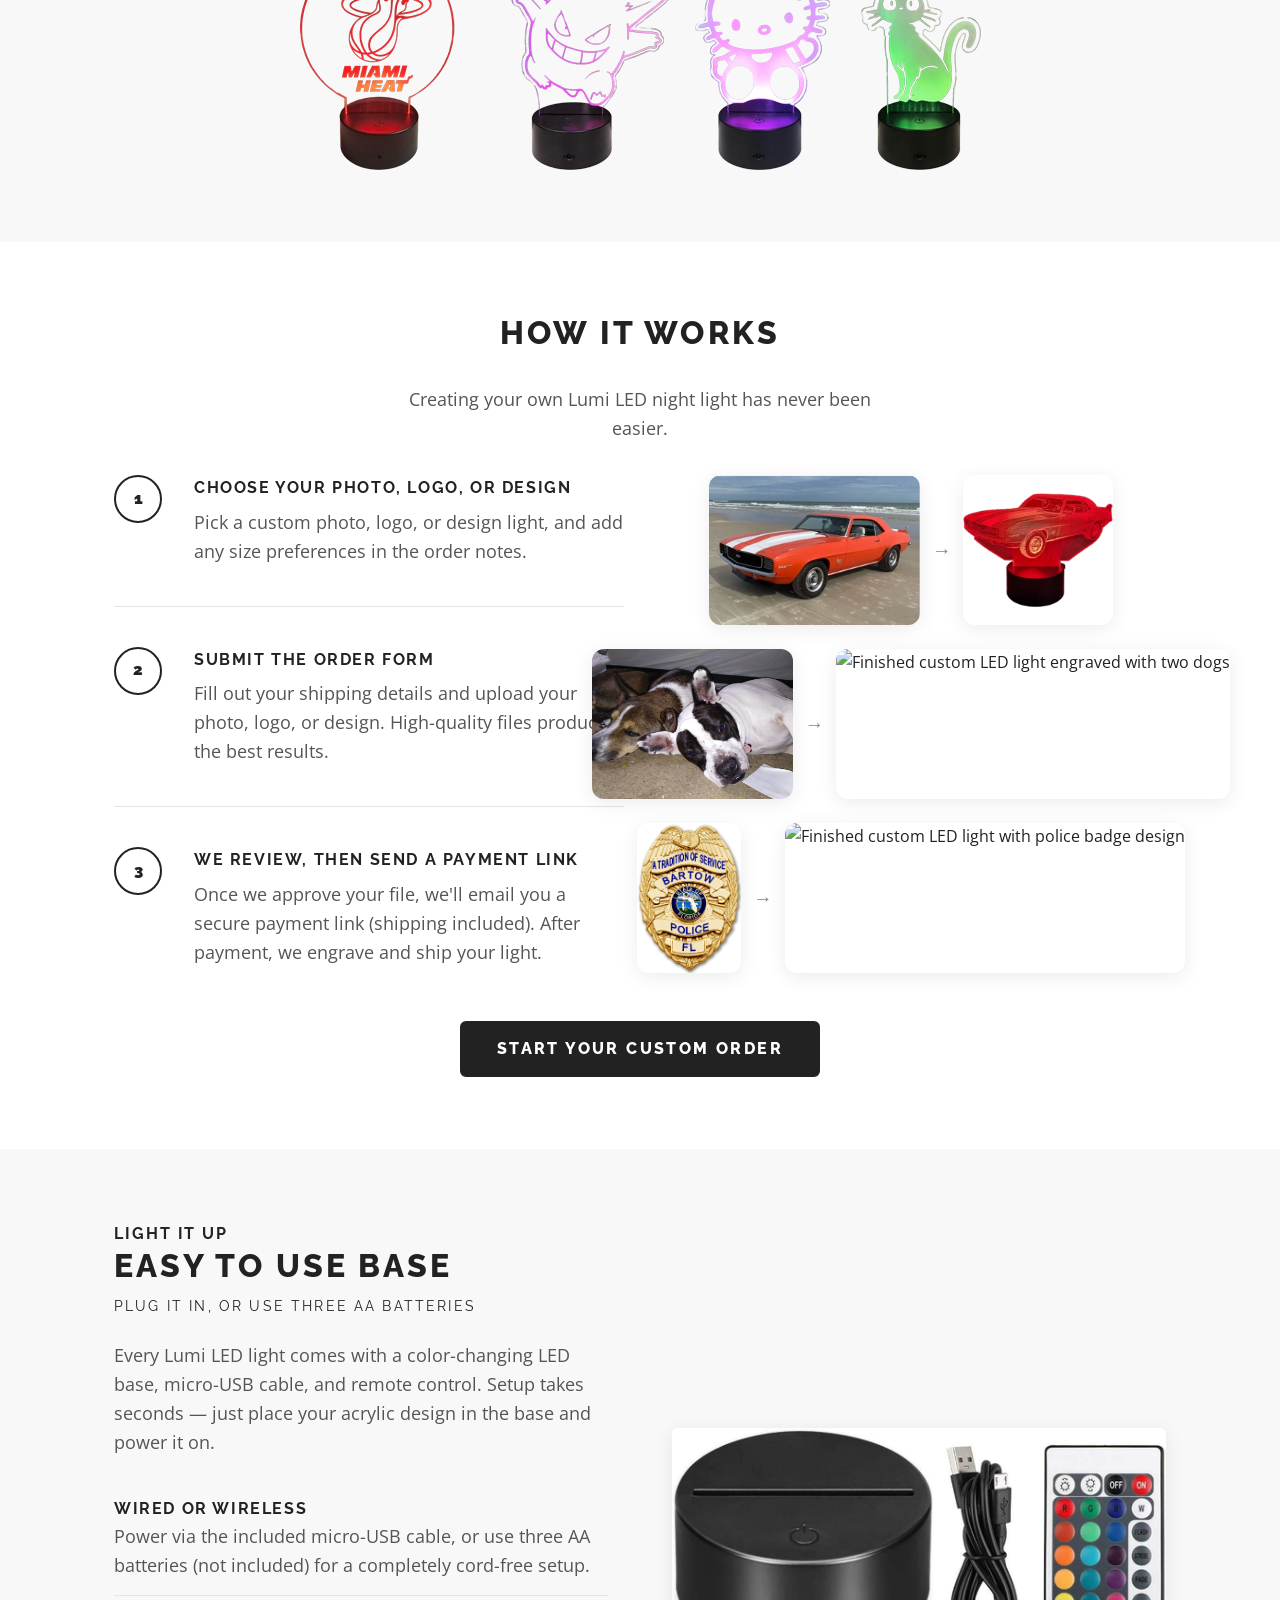
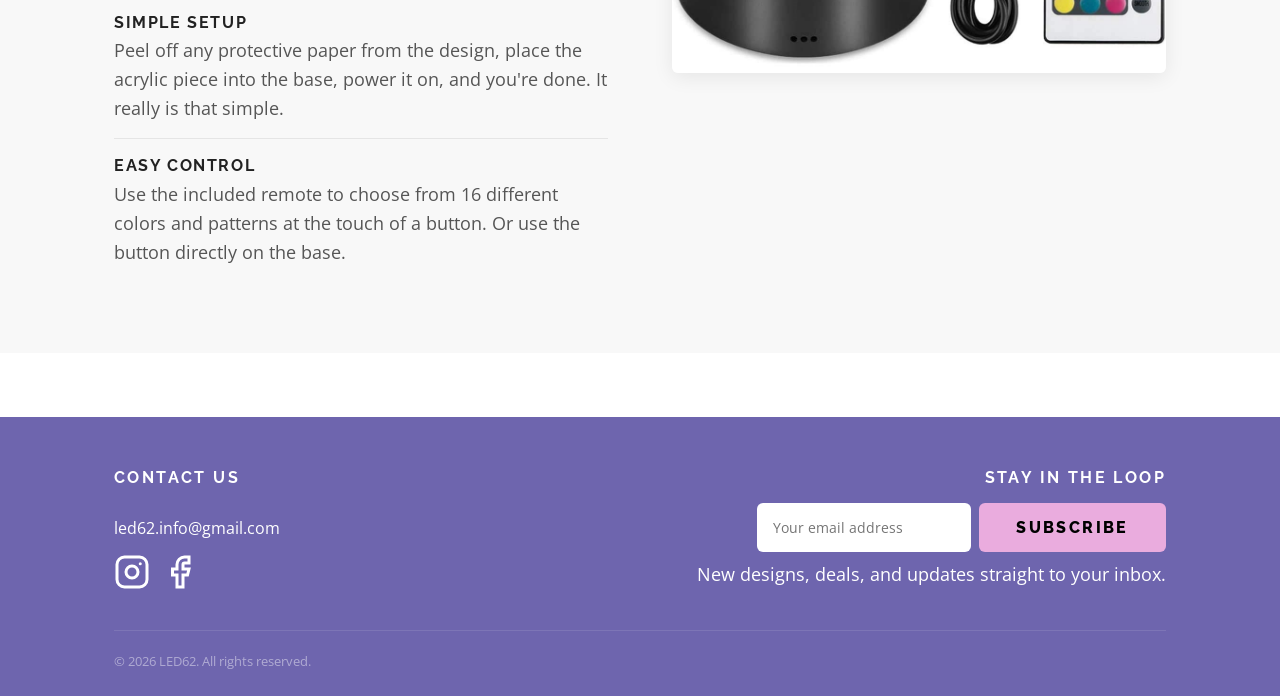
==== commit 961aa457: "Site review fixes: mobile logo, SEO URLs, order form, FAQ - Fix nav logo collapsing to 0x0 on mobile" ====
--- a/index.html
+++ b/index.html
@@ -15,17 +15,22 @@
   <meta name="description" content="LED62 creates custom acrylic Lumi LED lights laser-engraved from your photos, logos, and designs. Perfect nightlights and gifts — based in Plant City, FL." />
   <meta name="keywords" content="custom LED lights, Lumi LED night light, laser engraved acrylic light, custom photo lamp, LED62, Plant City Florida" />
   <meta name="robots" content="index, follow" />
-  <link rel="canonical" href="https://www.led62.com/" />
+  <link rel="canonical" href="https://led62.com/" />
 
   <meta property="og:type"        content="website" />
-  <meta property="og:url"         content="https://www.led62.com/" />
+  <meta property="og:url"         content="https://led62.com/" />
   <meta property="og:title"       content="HOME | LED62 | Custom LED Lights" />
   <meta property="og:description" content="Custom laser-engraved acrylic Lumi LED lights made from your photos, logos, or designs. 16-color remote. Plant City, FL." />
+  <meta property="og:image"       content="https://led62.com/assets/og-image.jpg" />
+  <meta property="og:image:width"  content="1200" />
+  <meta property="og:image:height" content="630" />
+  <meta property="og:image:alt"   content="Lumi LED Lights — a red custom acrylic LED light engraved with a classic car" />
   <meta property="og:site_name"   content="LED62" />
 
   <meta name="twitter:card"        content="summary_large_image" />
   <meta name="twitter:title"       content="LED62 | Custom Acrylic LED Lights" />
   <meta name="twitter:description" content="Turn any photo, logo, or design into a glowing acrylic LED night light." />
+  <meta name="twitter:image"       content="https://led62.com/assets/og-image.jpg" />
 
   <script type="application/ld+json">
   {
@@ -34,7 +39,7 @@
     "name": "LED62",
     "alternateName": "LED62 Lumi LED Lights",
     "description": "Custom laser-engraved acrylic LED lights made from your photos, logos, and designs.",
-    "url": "https://www.led62.com",
+    "url": "https://led62.com",
     "telephone": "+18134361117",
     "email": "Led62.info@gmail.com",
     "address": {
@@ -147,8 +152,8 @@
             <li class="step-item">
               <div class="step-number" aria-hidden="true">1</div>
               <div class="step-content">
-                <h3>Pick your type and size</h3>
-                <p>Choose from a custom photo, logo, or design light. Select the size that works best for your space.</p>
+                <h3>Choose your photo, logo, or design</h3>
+                <p>Pick a custom photo, logo, or design light, and add any size preferences in the order notes.</p>
               </div>
             </li>
             <li class="step-item">
--- a/style.css
+++ b/style.css
@@ -6,7 +6,7 @@
    
 @font-face {
   font-family: 'Varino';
-  src: url('assets/fonts/Varino.woff2') format('woff2');
+  src: url('assets/fonts/varino.woff2') format('woff2');
   font-weight: normal;
   font-style: normal;
   font-display: swap;
--- a/mobile.css
+++ b/mobile.css
@@ -23,6 +23,14 @@
     max-width: 100%;
     height: auto !important; /* override ALL inline height styles */
     width: auto;
+  }
+
+  /* The rule above would collapse the nav logo to 0x0 — keep it visible */
+  .nav-logo { flex-shrink: 0; }
+  .nav-logo img {
+    height: 44px !important;
+    width: auto;
+    max-width: none;
   }
 
   .section    { padding: 2rem 0; }
